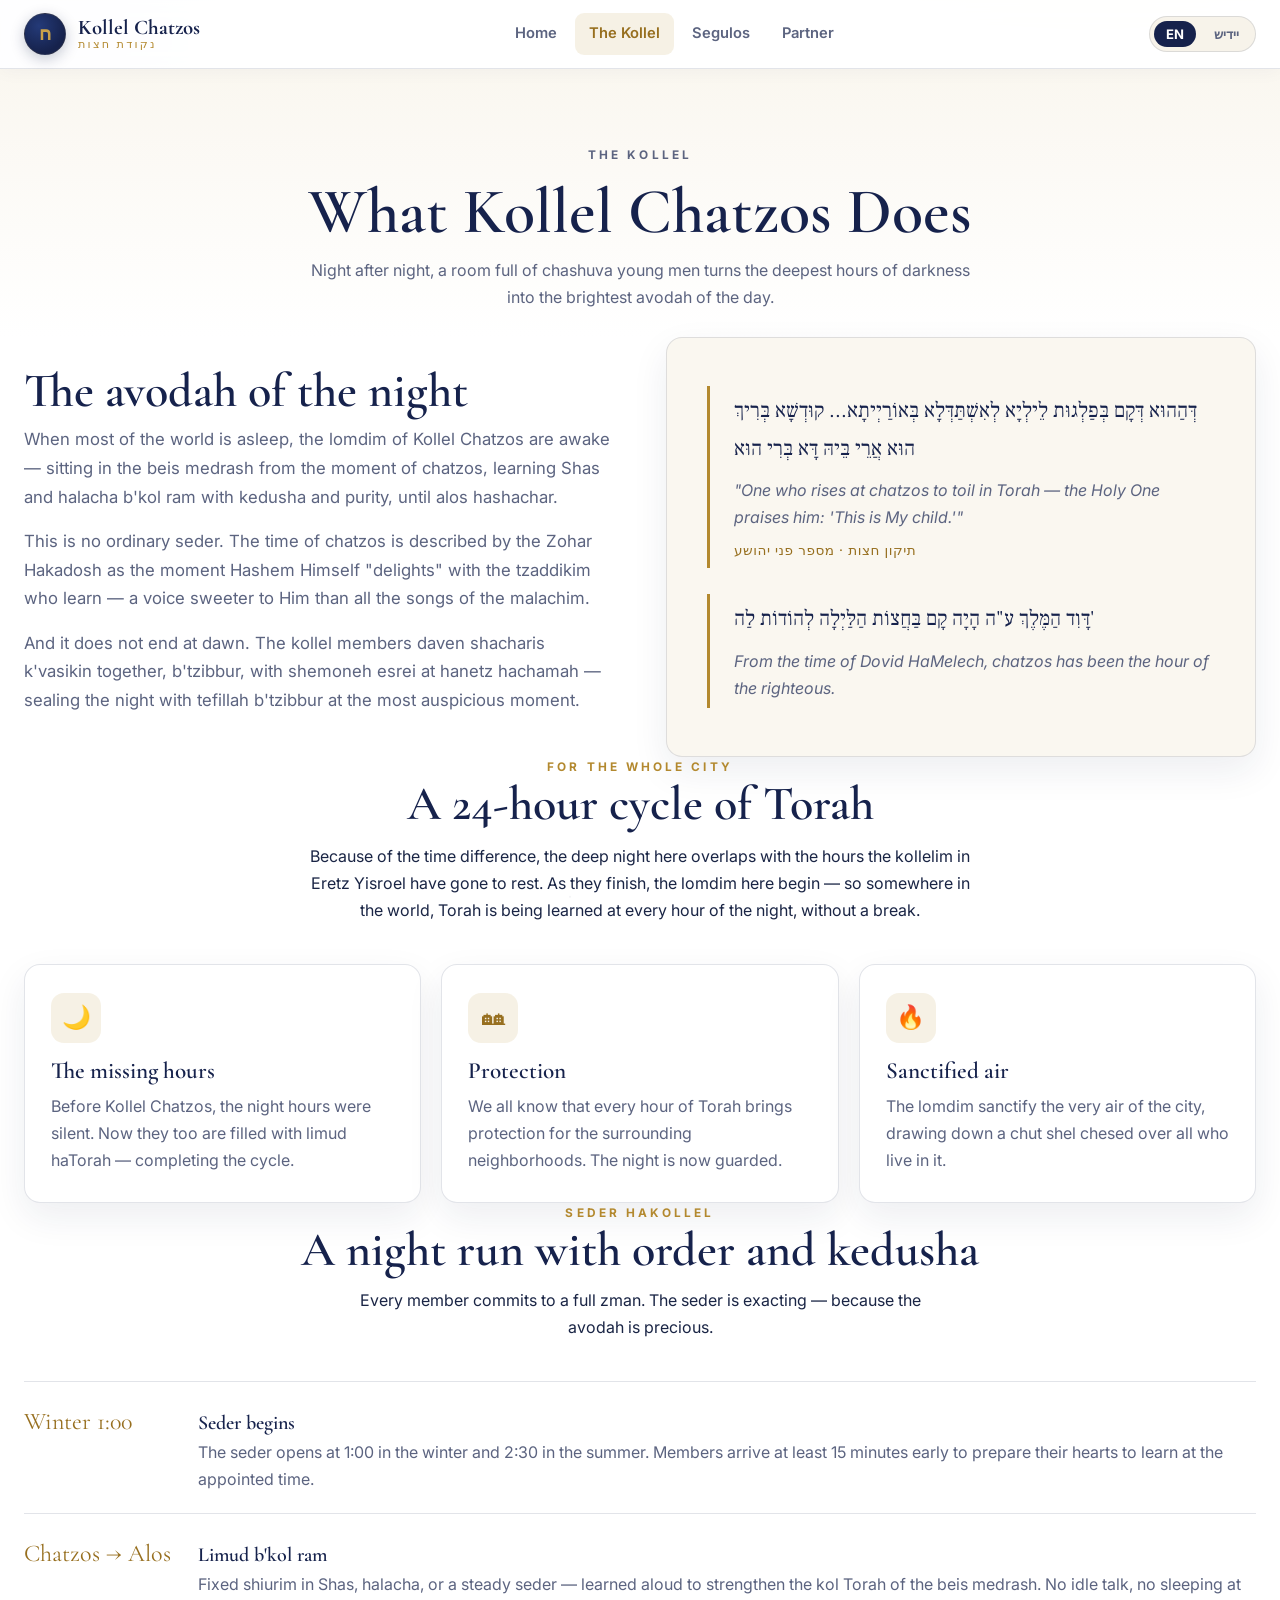
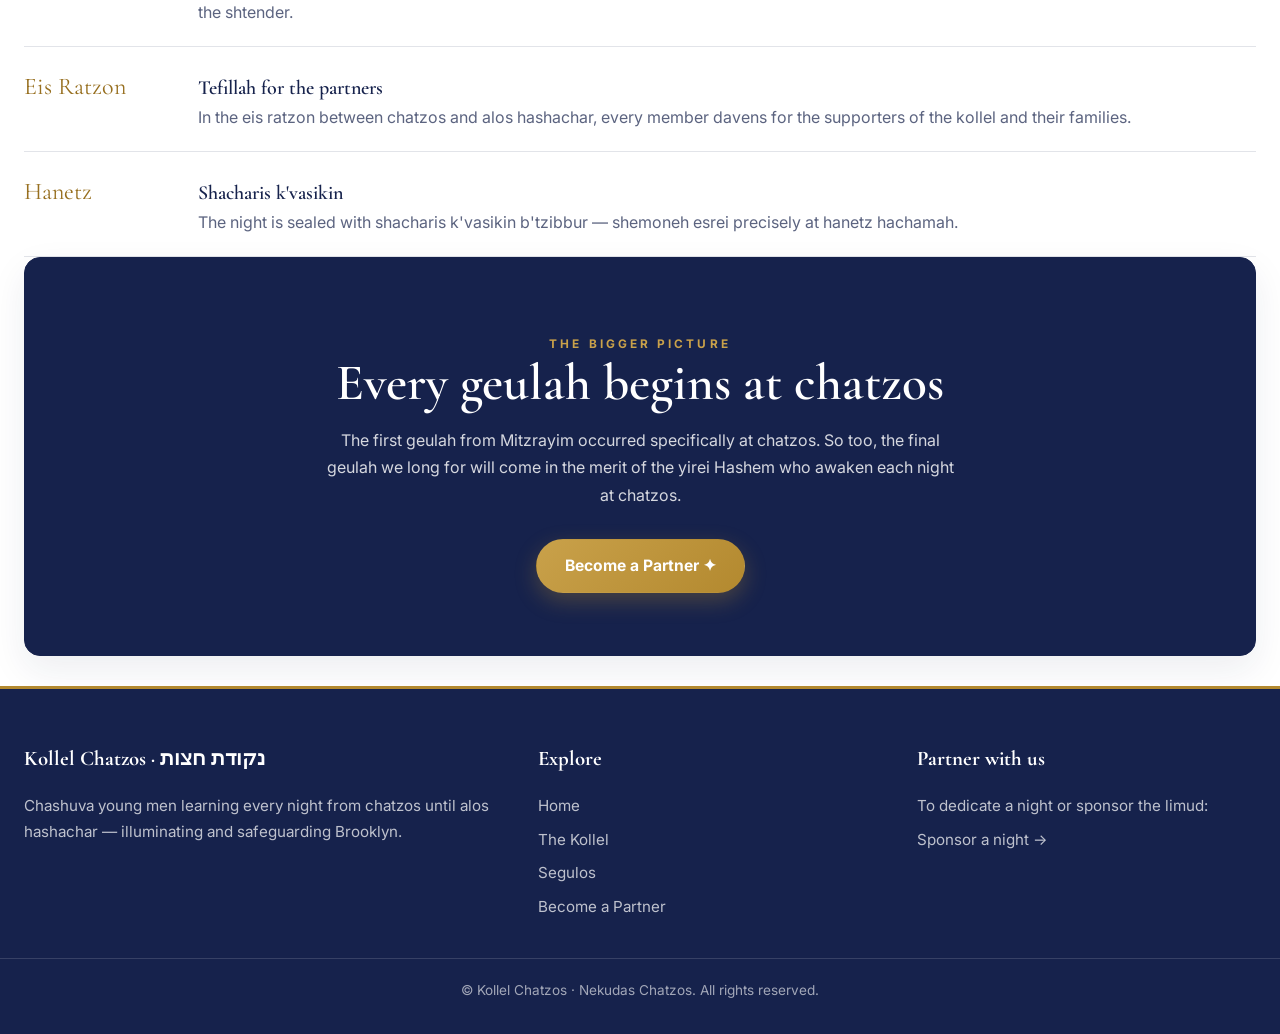
==== about.html @ 6b9168bb "Widen content container 1140px -> 1280px for large screens Co-Authored-By: Claude Opus 4.8 <noreply@" ====
<!DOCTYPE html>
<html lang="en" dir="ltr">
<head>
  <meta charset="UTF-8" />
  <meta name="viewport" content="width=device-width, initial-scale=1.0" />
  <title>The Kollel · Kollel Chatzos — What We Do</title>
  <meta name="description" content="What Kollel Chatzos does — the seder hakollel, learning from chatzos until alos hashachar, davening k'vasikin, and a 24-hour cycle of Torah safeguarding Brooklyn." />
  <link rel="preconnect" href="https://fonts.googleapis.com">
  <link rel="preconnect" href="https://fonts.gstatic.com" crossorigin>
  <link href="https://fonts.googleapis.com/css2?family=Cormorant+Garamond:wght@500;600;700&family=Inter:wght@400;500;600;700&family=Frank+Ruhl+Libre:wght@400;500;700&family=Heebo:wght@400;500;700&display=swap" rel="stylesheet">
  <style>
/* =========================================================
   Kollel Chatzos — Nekudas Chatzos
   LIGHT theme · white background · navy + gold accents
   bilingual (English / Yiddish)
   ========================================================= */

:root {
  --bg:        #ffffff;
  --bg-soft:   #f7f3ea;
  --bg-cream:  #faf7f0;
  --ink:       #1a2545;
  --ink-soft:  #5c6480;
  --navy:      #16224c;
  --navy-700:  #243a78;
  --gold:      #b3892f;
  --gold-deep: #976f1f;
  --gold-200:  #c9a14a;
  --gold-soft: rgba(179, 137, 47, 0.12);
  --line:      rgba(22, 34, 76, 0.12);
  --card:      #ffffff;
  --maxw: 1280px;
  --shadow: 0 14px 36px rgba(22, 34, 76, 0.08);
  --shadow-lg: 0 22px 50px rgba(22, 34, 76, 0.12);
  --radius: 16px;
  scroll-behavior: smooth;
}

* { margin: 0; padding: 0; box-sizing: border-box; }

html, body { background: var(--bg); }

body {
  font-family: 'Inter', system-ui, sans-serif;
  color: var(--ink);
  line-height: 1.7;
  overflow-x: hidden;
  background:
    radial-gradient(900px 480px at 85% -6%, rgba(179,137,47,0.06), transparent 60%),
    radial-gradient(800px 460px at 5% 4%, rgba(22,34,76,0.05), transparent 55%),
    var(--bg);
  background-attachment: fixed;
}

/* ---------- bilingual visibility ---------- */
.yi { display: none; }
body.lang-yi .en { display: none; }
body.lang-yi .yi { display: revert; }

/* Yiddish typography + RTL */
body.lang-yi {
  direction: rtl;
  font-family: 'Frank Ruhl Libre', 'Heebo', serif;
}
body.lang-yi .brand-script { font-family: 'Frank Ruhl Libre', serif; }
.yi { font-family: 'Frank Ruhl Libre', 'Heebo', serif; }
body.lang-yi h1, body.lang-yi h2, body.lang-yi h3 { letter-spacing: 0; }

/* ---------- typography ---------- */
h1, h2, h3, .display {
  font-family: 'Cormorant Garamond', 'Frank Ruhl Libre', serif;
  font-weight: 600;
  line-height: 1.15;
  color: var(--navy);
}
h2.section-title {
  font-size: clamp(2rem, 4vw, 3rem);
  margin-bottom: 0.4rem;
}
.eyebrow {
  text-transform: uppercase;
  letter-spacing: 0.26em;
  font-size: 0.74rem;
  font-weight: 700;
  color: var(--gold);
  font-family: 'Inter', sans-serif;
}
body.lang-yi .eyebrow { letter-spacing: 0.1em; }
a { color: var(--gold-deep); text-decoration: none; }

.gold { color: var(--gold-deep); }
.serif { font-family: 'Cormorant Garamond', serif; }

/* ---------- decorative layer (subtle on light) ---------- */
.stars {
  position: fixed; inset: 0; z-index: 0; pointer-events: none;
  background-image:
    radial-gradient(1.5px 1.5px at 20% 30%, rgba(179,137,47,.16), transparent),
    radial-gradient(1.5px 1.5px at 75% 18%, rgba(22,34,76,.10), transparent),
    radial-gradient(1.5px 1.5px at 88% 62%, rgba(179,137,47,.14), transparent);
  background-repeat: repeat; background-size: 760px 760px;
  opacity: .7;
}

/* ---------- layout ---------- */
.wrap { max-width: var(--maxw); margin: 0 auto; padding: 0 24px; position: relative; z-index: 2; }
section { position: relative; z-index: 2; padding: 80px 0; }
.center { text-align: center; }

/* ---------- nav ---------- */
header.nav {
  position: sticky; top: 0; z-index: 50;
  backdrop-filter: blur(10px);
  background: rgba(255, 255, 255, 0.9);
  border-bottom: 1px solid var(--line);
  box-shadow: 0 2px 18px rgba(22,34,76,0.04);
}
.nav-inner {
  max-width: var(--maxw); margin: 0 auto; padding: 13px 24px;
  display: flex; align-items: center; justify-content: space-between; gap: 16px;
}
.brand { display: flex; align-items: center; gap: 12px; }
.brand .seal {
  width: 42px; height: 42px; border-radius: 50%;
  display: grid; place-items: center;
  background: radial-gradient(circle at 35% 30%, var(--navy-700), var(--navy) 70%);
  color: var(--gold-200); font-family: 'Cormorant Garamond', serif;
  font-weight: 700; font-size: 1.2rem; box-shadow: 0 4px 14px rgba(22,34,76,.25);
  border: 1px solid var(--gold-soft);
}
.brand-text { display: flex; flex-direction: column; line-height: 1.05; }
.brand-text .brand-name { font-family: 'Cormorant Garamond', serif; font-size: 1.3rem; color: var(--navy); font-weight: 700; }
.brand-text .brand-sub { font-size: 0.7rem; letter-spacing: 0.2em; text-transform: uppercase; color: var(--gold); }

.nav-links { display: flex; align-items: center; gap: 4px; }
.nav-links a {
  color: var(--ink-soft); font-size: 0.92rem; font-weight: 600;
  padding: 8px 14px; border-radius: 9px; transition: .2s;
  font-family: 'Inter', sans-serif;
}
body.lang-yi .nav-links a, body.lang-yi .brand-sub { font-family: 'Frank Ruhl Libre', serif; }
.nav-links a:hover { color: var(--navy); background: rgba(22,34,76,.05); }
.nav-links a.active { color: var(--gold-deep); background: var(--gold-soft); }

.lang-toggle {
  display: inline-flex; align-items: center; gap: 6px;
  border: 1px solid var(--line); border-radius: 999px; padding: 4px;
  background: var(--bg-soft);
}
.lang-toggle button {
  cursor: pointer; border: 0; background: transparent; color: var(--ink-soft);
  font-size: 0.82rem; font-weight: 700; padding: 5px 12px; border-radius: 999px;
  font-family: 'Inter', sans-serif; transition: .2s;
}
.lang-toggle button.on { background: var(--navy); color: #fff; }

.nav-toggle { display: none; background: none; border: 0; cursor: pointer; }
.nav-toggle span { display: block; width: 24px; height: 2px; background: var(--navy); margin: 5px 0; transition: .2s; }

/* ---------- hero ---------- */
.hero {
  padding: clamp(80px, 13vw, 140px) 0 90px; text-align: center;
  background: linear-gradient(180deg, var(--bg-cream), var(--bg));
}
.hero .moon {
  width: 92px; height: 92px; margin: 0 auto 26px; border-radius: 50%;
  background: radial-gradient(circle at 38% 35%, #fff3d4, var(--gold-200) 55%, var(--gold) 88%);
  box-shadow: 0 10px 36px rgba(179,137,47,.35), inset -8px -8px 20px rgba(151,111,31,.28);
  position: relative;
}
.hero .moon::after {
  content: ""; position: absolute; inset: -16px; border-radius: 50%;
  border: 1px solid var(--gold-soft);
}
.hero h1 {
  font-size: clamp(2.6rem, 7vw, 5.2rem); margin: 8px 0 6px;
  letter-spacing: 0.4px; color: var(--navy);
}
.hero .brand-script { display: block; color: var(--gold-deep); font-size: clamp(1.4rem, 3.4vw, 2.2rem); font-weight: 500; }
.hero .lede {
  max-width: 720px; margin: 22px auto 0; color: var(--ink-soft);
  font-size: clamp(1.05rem, 1.6vw, 1.22rem);
}
.hero-cta { margin-top: 36px; display: flex; gap: 14px; justify-content: center; flex-wrap: wrap; }

/* ---------- buttons ---------- */
.btn {
  display: inline-flex; align-items: center; gap: 9px;
  font-family: 'Inter', sans-serif; font-weight: 700; font-size: 0.98rem;
  padding: 13px 28px; border-radius: 999px; cursor: pointer; border: 1px solid transparent;
  transition: transform .15s ease, box-shadow .2s ease, background .2s;
}
body.lang-yi .btn { font-family: 'Frank Ruhl Libre', serif; }
.btn-gold {
  background: linear-gradient(135deg, var(--gold-200), var(--gold));
  color: #fff; box-shadow: 0 8px 22px rgba(179,137,47,.32);
}
.btn-gold:hover { transform: translateY(-2px); box-shadow: 0 14px 30px rgba(179,137,47,.42); }
.btn-ghost { border-color: var(--navy); color: var(--navy); background: transparent; }
.btn-ghost:hover { background: var(--navy); color: #fff; transform: translateY(-2px); }

/* ---------- stat band ---------- */
.stats { display: grid; grid-template-columns: repeat(3, 1fr); gap: 20px; }
.stat {
  text-align: center; padding: 32px 20px; border-radius: var(--radius);
  border: 1px solid var(--line); background: var(--card); box-shadow: var(--shadow);
}
.stat .num { font-family: 'Cormorant Garamond', serif; font-size: 3rem; color: var(--gold-deep); line-height: 1; }
.stat .lab { margin-top: 8px; color: var(--ink-soft); font-size: 0.95rem; }

/* ---------- cards ---------- */
.grid { display: grid; gap: 20px; }
.grid-2 { grid-template-columns: repeat(2, 1fr); }
.grid-3 { grid-template-columns: repeat(3, 1fr); }
.grid-4 { grid-template-columns: repeat(4, 1fr); }

.card {
  background: var(--card);
  border: 1px solid var(--line); border-radius: var(--radius);
  padding: 28px 26px; box-shadow: var(--shadow);
  transition: transform .2s ease, border-color .2s ease, box-shadow .2s ease;
}
.card:hover { transform: translateY(-4px); border-color: var(--gold-200); box-shadow: var(--shadow-lg); }
.card .ic {
  width: 50px; height: 50px; border-radius: 13px; display: grid; place-items: center;
  background: var(--gold-soft); color: var(--gold-deep); font-size: 1.45rem; margin-bottom: 15px;
}
.card h3 { font-size: 1.45rem; margin-bottom: 8px; color: var(--navy); }
.card p { color: var(--ink-soft); }
.card .heb { color: var(--gold-deep); font-family: 'Frank Ruhl Libre', serif; font-size: 1.05rem; }

/* ---------- prose / panel ---------- */
.lead-row { display: grid; grid-template-columns: 1fr 1fr; gap: 52px; align-items: center; }
.prose p { color: var(--ink-soft); margin-bottom: 16px; font-size: 1.05rem; }
.prose p strong { color: var(--ink); }

.panel {
  border: 1px solid var(--line); border-radius: var(--radius); padding: 40px;
  background: var(--bg-cream); box-shadow: var(--shadow);
}

/* ---------- quote ---------- */
.quote { border-inline-start: 3px solid var(--gold); padding: 6px 0 6px 24px; margin: 8px 0; }
body.lang-yi .quote { padding: 6px 24px 6px 0; }
.quote .heb { font-family: 'Frank Ruhl Libre', serif; font-size: 1.3rem; color: var(--navy); line-height: 1.8; }
.quote .src { color: var(--gold-deep); font-size: 0.85rem; margin-top: 8px; letter-spacing: .04em; }
.quote .tr { color: var(--ink-soft); font-style: italic; margin-top: 10px; }

/* ---------- segula list ---------- */
.segula-list { display: grid; gap: 12px; }
.segula {
  display: flex; gap: 16px; align-items: flex-start;
  padding: 18px 22px; border-radius: 14px; border: 1px solid var(--line);
  background: var(--card); box-shadow: var(--shadow);
}
.segula .tag {
  flex: 0 0 auto; font-family: 'Frank Ruhl Libre', serif; color: var(--gold-deep);
  font-size: 1.15rem; min-width: 132px; font-weight: 700;
}
.segula p { color: var(--ink-soft); margin: 0; }

/* ---------- schedule / timeline ---------- */
.tline { display: grid; gap: 0; }
.tline .row {
  display: grid; grid-template-columns: 150px 1fr; gap: 24px;
  padding: 20px 0; border-top: 1px solid var(--line); align-items: baseline;
}
.tline .row:last-child { border-bottom: 1px solid var(--line); }
.tline .when { color: var(--gold-deep); font-family: 'Cormorant Garamond', serif; font-size: 1.5rem; }
.tline .what h3 { font-size: 1.25rem; }
.tline .what p { color: var(--ink-soft); margin-top: 4px; }

/* ---------- CTA band ---------- */
.cta-band { text-align: center; }
.cta-band .panel { padding: 62px 40px; background: var(--navy); border-color: var(--navy); }
.cta-band .panel h2 { color: #fff; }
.cta-band .panel .eyebrow { color: var(--gold-200); }
.cta-band h2 { font-size: clamp(2rem, 4.5vw, 3.2rem); }
.cta-band p { color: rgba(255,255,255,.82); max-width: 640px; margin: 14px auto 0; }

/* ---------- tiers ---------- */
.tier { text-align: center; position: relative; }
.tier.feat { border-color: var(--gold); box-shadow: 0 0 0 1px var(--gold), var(--shadow-lg); }
.tier .price { font-family: 'Cormorant Garamond', serif; font-size: 2.6rem; color: var(--gold-deep); margin: 6px 0; }
.tier .per { color: var(--ink-soft); font-size: .85rem; }
.tier ul { list-style: none; margin: 18px 0; text-align: start; }
.tier li { color: var(--ink-soft); padding: 7px 0; border-bottom: 1px dashed var(--line); }
.tier li::before { content: "✦"; color: var(--gold); margin-inline-end: 10px; }
.badge {
  position: absolute; top: -13px; inset-inline-start: 50%; transform: translateX(-50%);
  background: var(--gold); color: #fff; font-size: .7rem; font-weight: 700;
  padding: 4px 14px; border-radius: 999px; letter-spacing: .05em; text-transform: uppercase; white-space: nowrap;
}
body.lang-yi .badge { letter-spacing: 0; font-size: .66rem; }

/* ---------- contact ---------- */
.contact-grid { display: grid; grid-template-columns: 1fr 1fr; gap: 44px; align-items: start; }
.field { margin-bottom: 16px; }
.field label { display: block; font-size: .85rem; color: var(--ink-soft); margin-bottom: 6px; }
.field input, .field textarea, .field select {
  width: 100%; padding: 12px 14px; border-radius: 11px; font-family: inherit; font-size: 1rem;
  background: #fff; border: 1px solid var(--line); color: var(--ink);
}
.field input:focus, .field textarea:focus, .field select:focus { outline: none; border-color: var(--gold); box-shadow: 0 0 0 3px var(--gold-soft); }
.info-line { display: flex; gap: 14px; align-items: center; padding: 14px 0; border-bottom: 1px solid var(--line); }
.info-line .ic { color: var(--gold-deep); font-size: 1.3rem; }
.info-line b { color: var(--navy); display: block; }
.info-line span { color: var(--ink-soft); font-size: .92rem; }

/* ---------- interior page hero ---------- */
.page-hero { text-align: center; padding: 76px 0 26px; background: linear-gradient(180deg, var(--bg-cream), var(--bg)); }
.page-hero h1 { font-size: clamp(2.4rem, 6vw, 4rem); margin: 10px 0 8px; }
.page-hero p { color: var(--ink-soft); max-width: 660px; margin: 0 auto; }

/* ---------- footer ---------- */
footer.foot {
  position: relative; z-index: 2; border-top: 3px solid var(--gold);
  background: var(--navy); padding: 52px 0 28px; margin-top: 30px;
}
.foot-grid { display: grid; grid-template-columns: 1.4fr 1fr 1fr; gap: 40px; }
.foot h4 { color: #fff; font-family: 'Cormorant Garamond', serif; font-size: 1.3rem; margin-bottom: 12px; }
.foot a, .foot p { color: rgba(255,255,255,.72); display: block; padding: 4px 0; font-size: .95rem; }
.foot a:hover { color: var(--gold-200); }
.foot .copy { text-align: center; color: rgba(255,255,255,.6); font-size: .85rem; margin-top: 34px; padding-top: 20px; border-top: 1px solid rgba(255,255,255,.14); }

/* ---------- reveal ---------- */
.reveal { opacity: 0; transform: translateY(20px); transition: opacity .7s ease, transform .7s ease; }
.reveal.in { opacity: 1; transform: none; }

/* ---------- responsive ---------- */
@media (max-width: 920px) {
  .lead-row, .contact-grid { grid-template-columns: 1fr; gap: 32px; }
  .grid-3, .grid-4 { grid-template-columns: repeat(2, 1fr); }
  .nav-links { display: none; }
  .nav-toggle { display: block; }
  header.nav.open .nav-links {
    display: flex; flex-direction: column; align-items: stretch;
    position: absolute; top: 100%; inset-inline: 0; padding: 12px 20px 18px;
    background: #fff; border-bottom: 1px solid var(--line); box-shadow: var(--shadow);
  }
}
@media (max-width: 620px) {
  .stats, .grid-2, .grid-3, .grid-4 { grid-template-columns: 1fr; }
  .tline .row { grid-template-columns: 1fr; gap: 4px; }
  .segula { flex-direction: column; gap: 4px; }
  .foot-grid { grid-template-columns: 1fr; }
  section { padding: 56px 0; }
}
  </style>
</head>
<body class="lang-en">
  <div class="stars"></div>

  <header class="nav">
    <div class="nav-inner">
      <a class="brand" href="index.html">
        <span class="seal">ח</span>
        <span class="brand-text">
          <span class="brand-name">Kollel Chatzos</span>
          <span class="brand-sub">נקודת חצות</span>
        </span>
      </a>
      <nav class="nav-links">
        <a href="index.html"><span class="en">Home</span><span class="yi">היים</span></a>
        <a href="about.html" class="active"><span class="en">The Kollel</span><span class="yi">דער כולל</span></a>
        <a href="segulos.html"><span class="en">Segulos</span><span class="yi">ברכות</span></a>
        <a href="partner.html"><span class="en">Partner</span><span class="yi">ווערט א שותף</span></a>
      </nav>
      <div style="display:flex;align-items:center;gap:12px;">
        <div class="lang-toggle" role="group" aria-label="Language">
          <button data-lang="en">EN</button>
          <button data-lang="yi">יידיש</button>
        </div>
        <button class="nav-toggle" aria-label="Menu"><span></span><span></span><span></span></button>
      </div>
    </div>
  </header>

  <!-- PAGE HERO -->
  <section class="page-hero wrap">
    <p class="eyebrow"><span class="en">The Kollel</span><span class="yi">דער כולל</span></p>
    <h1><span class="en">What Kollel Chatzos Does</span><span class="yi">כולל חצות: אונזער ציל</span></h1>
    <p><span class="en">Night after night, a room full of chashuva young men turns the deepest hours of darkness into the brightest avodah of the day.</span><span class="yi">נאכט נאכט, א שטוב פיל מיט חשוב'ע יונגעלייט טוישן איבער די טיפסטע שעה'ן פון די פינסטערניש צו די העכסטע און מערסט געהויבענע עבודה פון דעם גאנצן טאג.</span></p>
  </section>

  <!-- THE AVODAH -->
  <section class="wrap">
    <div class="lead-row">
      <div class="prose reveal">
        <h2 class="section-title"><span class="en">The avodah of the night</span><span class="yi">די הייליגע עבודה פון די נאכט</span></h2>
        <p><span class="en">When most of the world is asleep, the lomdim of Kollel Chatzos are awake — sitting in the beis medrash from the moment of chatzos, learning Shas and halacha b'kol ram with kedusha and purity, until alos hashachar.</span><span class="yi">בשעת רוב וועלט שלאפט רואיג, זענען די תלמידי חכמים פון כולל חצות וואך – זיי זיצן אינעם בית המדרש פון דעם מאמענט פון חצות הלילה, און לערנען פלייסיג גמרא און הלכה בקול רם מיט קדושה וטהרה, ביז'ן פארטאגס.</span></p>
        <p><span class="en">This is no ordinary seder. The time of chatzos is described by the Zohar Hakadosh as the moment Hashem Himself "delights" with the tzaddikim who learn — a voice sweeter to Him than all the songs of the malachim.</span><span class="yi">דאס איז נישט קיין געווענליכע שיעור לערנען. דער זוהר הקדוש באשרייבט די צייט פון חצות אלס דעם מאמענט ווען השי"ת אליין "משתעשע" (האט הנאה) מיט די צדיקים וואס לערנען – א קול וואס איז פאר אים זיסער פון אלע שירות ותשבחות פון די מלאכים אין הימל.</span></p>
        <p><span class="en">And it does not end at dawn. The kollel members daven shacharis k'vasikin together, b'tzibbur, with shemoneh esrei at hanetz hachamah — sealing the night with tefillah b'tzibbur at the most auspicious moment.</span><span class="yi">און זייער מסירות נפש ענדיגט זיך נישט ביים פארטאגס. די כולל אינגעלייט דאווענען שחרית כוותיקין אינאיינעם בציבור, ווען די שמונה עשרה ווערט געזאגט פונקט ביי נץ החמה – מיט דעם חתמ'עט מען אפ די נאכט מיט תפילה בציבור אין די מערסטע גינסטיגע צייט.</span></p>
      </div>
      <div class="panel reveal">
        <div class="quote">
          <p class="heb">דְּהַהוּא דְּקָם בְּפַלְגוּת לֵילְיָא לְאִשְׁתַּדְּלָא בְּאוֹרַיְיתָא... קוּדְשָׁא בְּרִיךְ הוּא אֲרֵי בֵּיהּ דָּא בְּרִי הוּא</p>
          <p class="tr"><span class="en">"One who rises at chatzos to toil in Torah — the Holy One praises him: 'This is My child.'"</span><span class="yi">"ווער עס שטייט אויף ביי חצות זיך מגיגע צו זיין באורייתא – דער הייליגער באשעפער אליין רימט אים אויס: 'דאס איז מיין קינד'."</span></p>
          <p class="src">תיקון חצות · מספר פני יהושע</p>
        </div>
        <div class="quote" style="margin-top:26px;">
          <p class="heb">דָּוִד הַמֶּלֶךְ ע"ה הָיָה קָם בַּחֲצוֹת הַלַּיְלָה לְהוֹדוֹת לַה'</p>
          <p class="tr"><span class="en">From the time of Dovid HaMelech, chatzos has been the hour of the righteous.</span><span class="yi">נאך פון די צייטן פון דוד המלך ע"ה, איז חצות שטענדיג געווען די ספעציעלע שעה פאר די ערליכע אידן.</span></p>
        </div>
      </div>
    </div>
  </section>

  <!-- WHAT IT GIVES -->
  <section class="wrap">
    <div class="center reveal" style="margin-bottom:40px;">
      <p class="eyebrow"><span class="en">For the whole city</span><span class="yi">פאר די גאנצע שטאט</span></p>
      <h2 class="section-title"><span class="en">A 24-hour cycle of Torah</span><span class="yi">א 24-שעה'דיגע קייט פון תורה</span></h2>
      <p style="color:var(--muted);max-width:680px;margin:10px auto 0;"><span class="en">Because of the time difference, the deep night here overlaps with the hours the kollelim in Eretz Yisroel have gone to rest. As they finish, the lomdim here begin — so somewhere in the world, Torah is being learned at every hour of the night, without a break.</span><span class="yi">צוליב דעם חילוק אין די צייטן, פונקט ווען די כוללים אין ארץ ישראל ענדיגן זייערע סדרים און גייען זיך אפרוען, הייבן אן די תלמידי חכמים דא אין אמעריקע לערנען – אזוי ארום ווערט זיכער געמאכט אז איבער די גאנצע וועלט ווערט תורה געלערנט כסדר אן קיין שום הפסק, יעדע שעה פון די נאכט.</span></p>
    </div>
    <div class="grid grid-3">
      <div class="card reveal">
        <div class="ic">🌙</div>
        <h3><span class="en">The missing hours</span><span class="yi">די שעות וואס זענען ביז יעצט געווען ליידיג</span></h3>
        <p><span class="en">Before Kollel Chatzos, the night hours were silent. Now they too are filled with limud haTorah — completing the cycle.</span><span class="yi">פאר'ן גרינדן פון כולל חצות זענען די שפעטע נאכט שעות געווען שטיל. היינט אבער זענען די שעות אויך פול מיט תורה, וואס דאס פילט אן דעם גאנצן ציקל פון לערנען אן אויפהער.</span></p>
      </div>
      <div class="card reveal">
        <div class="ic">🏘</div>
        <h3><span class="en">Protection</span><span class="yi">שמירה און הגנה</span></h3>
        <p><span class="en">We all know that every hour of Torah brings protection for the surrounding neighborhoods. The night is now guarded.</span><span class="yi">עס איז ביי יעדן באקאנט אז יעדע שעה פון תורה ברענגט א ספעציעלע שמירה פאר די גאנצע ארומיגע געגנט. א דאנק דעם לערנען איז די נאכט יעצט אפגעהיטן.</span></p>
      </div>
      <div class="card reveal">
        <div class="ic">🔥</div>
        <h3><span class="en">Sanctified air</span><span class="yi">א הייליגע אטמאספערע</span></h3>
        <p><span class="en">The lomdim sanctify the very air of the city, drawing down a chut shel chesed over all who live in it.</span><span class="yi">די לערנער מאכן הייליג די גאנצע לופט פון די שטאט, און ציען אראפ א חוט של חסד אויף אלע איינוואוינער.</span></p>
      </div>
    </div>
  </section>

  <!-- SEDER HAKOLLEL -->
  <section class="wrap">
    <div class="center reveal" style="margin-bottom:40px;">
      <p class="eyebrow"><span class="en">Seder HaKollel</span><span class="yi">סדר הכולל</span></p>
      <h2 class="section-title"><span class="en">A night run with order and kedusha</span><span class="yi">א מסודר'דיגע און הייליגע נאכט סדר</span></h2>
      <p style="color:var(--muted);max-width:620px;margin:8px auto 0;"><span class="en">Every member commits to a full zman. The seder is exacting — because the avodah is precious.</span><span class="yi">יעדער מיטגליד נעמט זיך אונטער א פולן סדר הלימוד. דער זמן איז זייער פונקטליך – ווייל די הייליגע ארבעט איז אומשאצבאר.</span></p>
    </div>
    <div class="tline reveal">
      <div class="row">
        <div class="when"><span class="en">Winter 1:00</span><span class="yi">ווינטער 1:00</span></div>
        <div class="what">
          <h3><span class="en">Seder begins</span><span class="yi">תחילת הסדר</span></h3>
          <p><span class="en">The seder opens at 1:00 in the winter and 2:30 in the summer. Members arrive at least 15 minutes early to prepare their hearts to learn at the appointed time.</span><span class="yi">דער סדר הלימוד הייבט זיך אן 1:00 אזייגער ביינאכט אין די ווינטער מאנאטן, און 2:30 אין די זומער מאנאטן. די לערנער קומען אן כאטש 15 מינוט פריער זיך מכין צו זיין דאס הארץ צום לערנען אין די באשטימטע צייט.</span></p>
        </div>
      </div>
      <div class="row">
        <div class="when"><span class="en">Chatzos → Alos</span><span class="yi">פון חצות ביזן עלות</span></div>
        <div class="what">
          <h3><span class="en">Limud b'kol ram</span><span class="yi">לערנען הויך אויפן קול</span></h3>
          <p><span class="en">Fixed shiurim in Shas, halacha, or a steady seder — learned aloud to strengthen the kol Torah of the beis medrash. No idle talk, no sleeping at the shtender.</span><span class="yi">מען לערנט קבועה'דיגע שיעורים אין גמרא, הלכה, אדער אנדערע סדרים – אלעס הויך אויפן קול כדי צו פארשטערקערן דעם קול התורה אין ביהמ"ד. עס איז נישט דא קיין שום דברים בטלים און מען שלאפט נישט ביים סטענדער.</span></p>
        </div>
      </div>
      <div class="row">
        <div class="when"><span class="en">Eis Ratzon</span><span class="yi">עת רצון</span></div>
        <div class="what">
          <h3><span class="en">Tefillah for the partners</span><span class="yi">תפלה פאר אונזערע שותפים</span></h3>
          <p><span class="en">In the eis ratzon between chatzos and alos hashachar, every member davens for the supporters of the kollel and their families.</span><span class="yi">אין די געהויבענע עת רצון צווישן חצות און פארטאגס, דאווענט יעדער מיטגליד פונעם כולל ספעציעל פאר די שטיצער און זייערע משפחות.</span></p>
        </div>
      </div>
      <div class="row">
        <div class="when"><span class="en">Hanetz</span><span class="yi">הנץ החמה</span></div>
        <div class="what">
          <h3><span class="en">Shacharis k'vasikin</span><span class="yi">שחרית כותיקין</span></h3>
          <p><span class="en">The night is sealed with shacharis k'vasikin b'tzibbur — shemoneh esrei precisely at hanetz hachamah.</span><span class="yi">די הייליגע נאכט ענדיגט זיך מיט א דערהויבענע תפילת שחרית וואס ווערט געדאווענט בציבור פונקטליך ביי הנץ החמה.</span></p>
        </div>
      </div>
    </div>
  </section>

  <!-- GEULAH QUOTE BAND -->
  <section class="wrap cta-band">
    <div class="panel reveal">
      <p class="eyebrow"><span class="en">The bigger picture</span><span class="yi">דער גרעסערער בילד</span></p>
      <h2><span class="en">Every geulah begins at chatzos</span><span class="yi">יעדע גאולה הייבט זיך אן ביי חצות</span></h2>
      <p><span class="en">The first geulah from Mitzrayim occurred specifically at chatzos. So too, the final geulah we long for will come in the merit of the yirei Hashem who awaken each night at chatzos.</span><span class="yi">די ערשטע גאולה פון מצרים האט פאסירט פונקטליך ביי חצות הלילה. אזוי אויך די ענדגילטיגע גאולה וואס מיר ווארטן שוין אזוי שטארק דערויף, וועט אי"ה קומען אינעם זכות פון די יראי השם וואס שטייען אויף יעדע נאכט ביי חצות צו לערנען און דאווענען.</span></p>
      <div class="hero-cta" style="margin-top:30px;">
        <a href="partner.html" class="btn btn-gold"><span class="en">Become a Partner ✦</span><span class="yi">✦ ווערט א שותף</span></a>
      </div>
    </div>
  </section>

  <footer class="foot">
    <div class="wrap foot-grid">
      <div>
        <h4>Kollel Chatzos · נקודת חצות</h4>
        <p><span class="en">Chashuva young men learning every night from chatzos until alos hashachar — illuminating and safeguarding Brooklyn.</span><span class="yi">חשוב'ע אינגעלייט זיצן און לערנען בהתמדה יעדע נאכט פון חצות ביז אינדערפרי — מיט זייער תורה באלייכטן און באשיצן זיי גאנץ ברוקלין.</span></p>
      </div>
      <div>
        <h4><span class="en">Explore</span><span class="yi">זעהט מער</span></h4>
        <a href="index.html"><span class="en">Home</span><span class="yi">היים</span></a>
        <a href="about.html"><span class="en">The Kollel</span><span class="yi">דער כולל</span></a>
        <a href="segulos.html"><span class="en">Segulos</span><span class="yi">ברכות</span></a>
        <a href="partner.html"><span class="en">Become a Partner</span><span class="yi">ווערט א שותף</span></a>
      </div>
      <div>
        <h4><span class="en">Partner with us</span><span class="yi">נעמט א חלק מיט אונז</span></h4>
        <p><span class="en">To dedicate a night or sponsor the limud:</span><span class="yi">כדי צו ווידמען א נאכט אדער צו ספאנסערן דאס לערנען:</span></p>
        <a href="partner.html"><span class="en">Sponsor a night →</span><span class="yi">ספאנסערט א נאכט ←</span></a>
      </div>
    </div>
    <p class="copy">© <span class="en">Kollel Chatzos · Nekudas Chatzos. All rights reserved.</span><span class="yi">כל הזכויות שמורות לכולל חצות · נקודת חצות.</span></p>
  </footer>

  <script>
/* Kollel Chatzos — language toggle, nav, reveal-on-scroll */
(function () {
  'use strict';

  /* ---------- language ---------- */
  var STORE = 'kc-lang';
  function applyLang(lang) {
    var yi = lang === 'yi';
    document.body.classList.toggle('lang-yi', yi);
    document.body.classList.toggle('lang-en', !yi);
    document.documentElement.setAttribute('lang', yi ? 'yi' : 'en');
    document.documentElement.setAttribute('dir', yi ? 'rtl' : 'ltr');
    document.querySelectorAll('[data-lang]').forEach(function (b) {
      b.classList.toggle('on', b.getAttribute('data-lang') === lang);
    });
    try { localStorage.setItem(STORE, lang); } catch (e) {}
  }

  var saved = 'en';
  try { saved = localStorage.getItem(STORE) || 'en'; } catch (e) {}

  document.addEventListener('DOMContentLoaded', function () {
    applyLang(saved);
    document.querySelectorAll('[data-lang]').forEach(function (b) {
      b.addEventListener('click', function () { applyLang(b.getAttribute('data-lang')); });
    });

    /* ---------- mobile nav ---------- */
    var nav = document.querySelector('header.nav');
    var toggle = document.querySelector('.nav-toggle');
    if (toggle && nav) {
      toggle.addEventListener('click', function () { nav.classList.toggle('open'); });
      nav.querySelectorAll('.nav-links a').forEach(function (a) {
        a.addEventListener('click', function () { nav.classList.remove('open'); });
      });
    }

    /* ---------- reveal on scroll ---------- */
    var io = new IntersectionObserver(function (entries) {
      entries.forEach(function (en) {
        if (en.isIntersecting) { en.target.classList.add('in'); io.unobserve(en.target); }
      });
    }, { threshold: 0.12 });
    document.querySelectorAll('.reveal').forEach(function (el) { io.observe(el); });

    /* ---------- contact form (demo) ---------- */
    var form = document.getElementById('partner-form-el');
    if (form) {
      form.addEventListener('submit', function (e) {
        e.preventDefault();
        var note = document.getElementById('form-note');
        if (note) note.style.display = 'block';
        form.reset();
      });
    }
  });
})();
  </script>
</body>
</html>
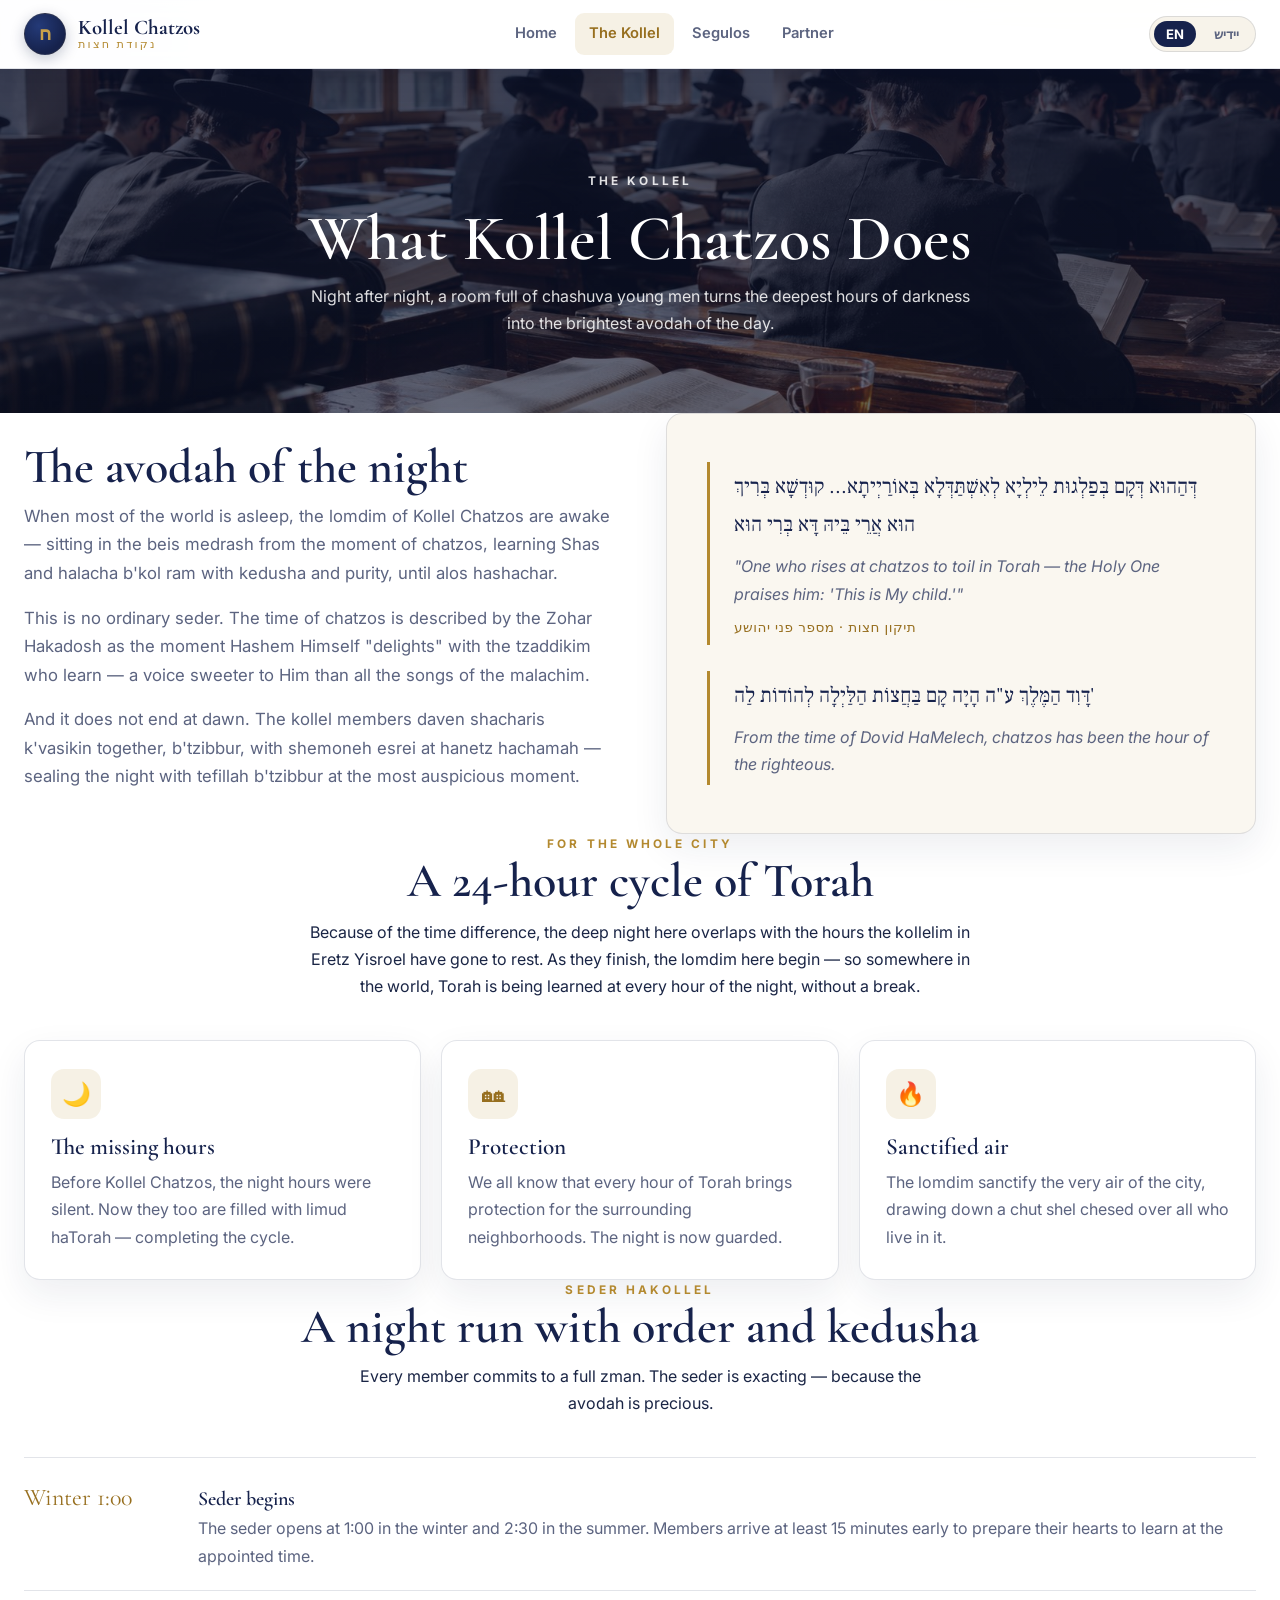
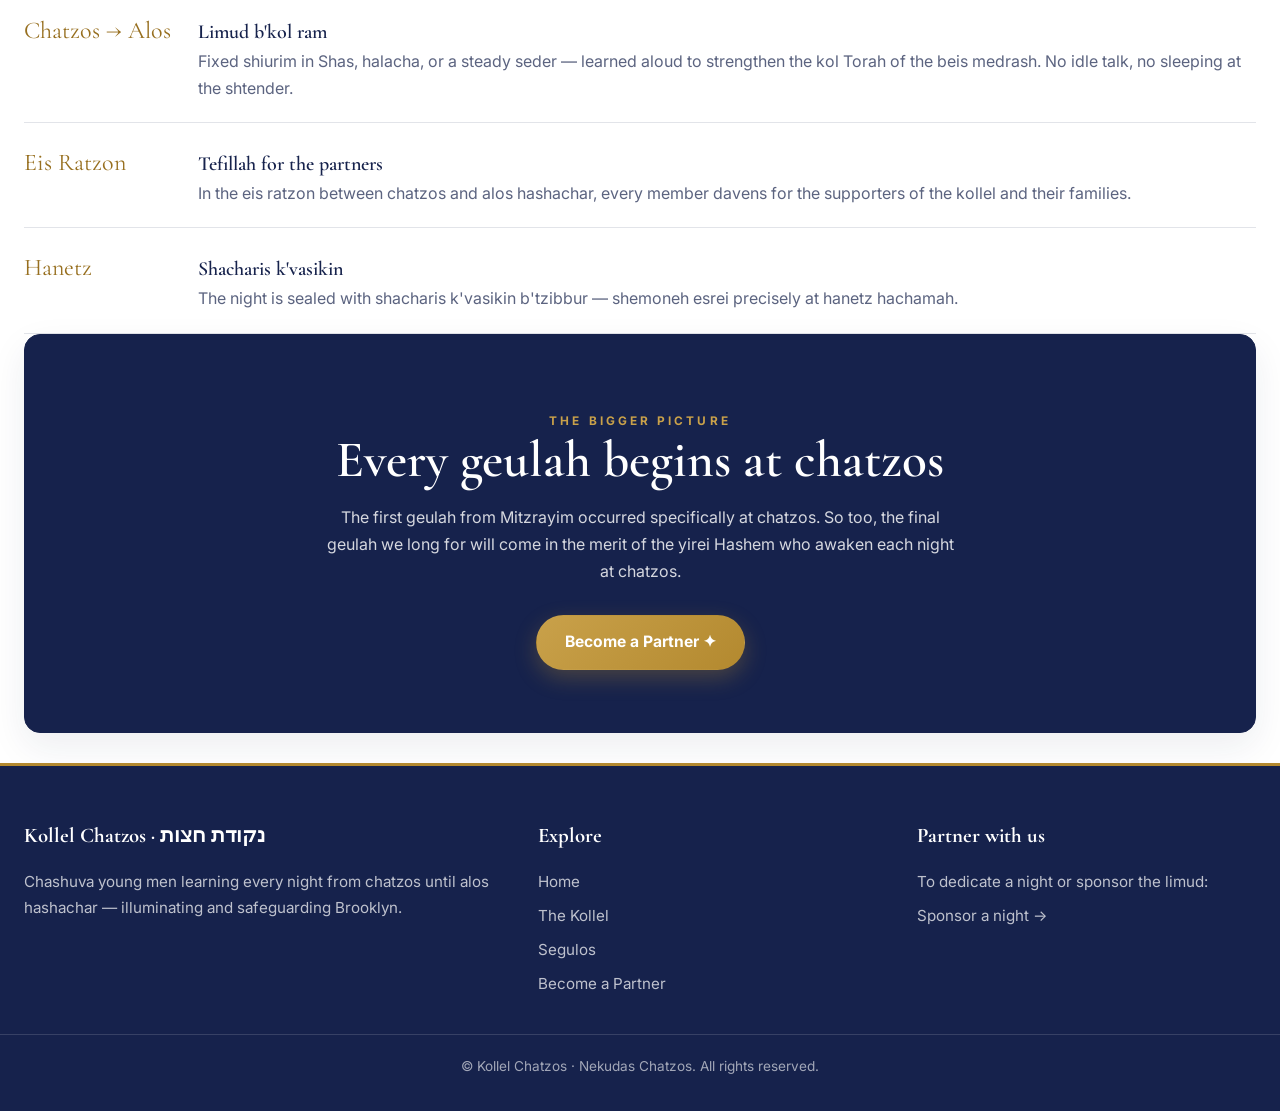
==== commit 9d679c87: "Apply beis medrash photo hero to About, Partner, Segulos pages Match the homepage: full-bleed photo " ====
--- a/about.html
+++ b/about.html
@@ -308,9 +308,9 @@
 .info-line span { color: var(--ink-soft); font-size: .92rem; }
 
 /* ---------- interior page hero ---------- */
-.page-hero { text-align: center; padding: 76px 0 26px; background: linear-gradient(180deg, var(--bg-cream), var(--bg)); }
-.page-hero h1 { font-size: clamp(2.4rem, 6vw, 4rem); margin: 10px 0 8px; }
-.page-hero p { color: var(--ink-soft); max-width: 660px; margin: 0 auto; }
+.page-hero { position: relative; text-align: center; padding: clamp(64px,8vw,104px) 0 clamp(50px,6vw,76px); background: linear-gradient(180deg, rgba(13,19,44,.78), rgba(13,19,44,.64)), url("hero-learning.jpg") center/cover no-repeat; }
+.page-hero h1 { font-size: clamp(2.4rem, 6vw, 4rem); margin: 10px 0 8px; color: #fff; }
+.page-hero p { color: rgba(255,255,255,.86); max-width: 660px; margin: 0 auto; }
 
 /* ---------- footer ---------- */
 footer.foot {
@@ -377,10 +377,12 @@
   </header>
 
   <!-- PAGE HERO -->
-  <section class="page-hero wrap">
+  <section class="page-hero">
+   <div class="page-hero-inner wrap">
     <p class="eyebrow"><span class="en">The Kollel</span><span class="yi">דער כולל</span></p>
     <h1><span class="en">What Kollel Chatzos Does</span><span class="yi">כולל חצות: אונזער ציל</span></h1>
     <p><span class="en">Night after night, a room full of chashuva young men turns the deepest hours of darkness into the brightest avodah of the day.</span><span class="yi">נאכט נאכט, א שטוב פיל מיט חשוב'ע יונגעלייט טוישן איבער די טיפסטע שעה'ן פון די פינסטערניש צו די העכסטע און מערסט געהויבענע עבודה פון דעם גאנצן טאג.</span></p>
+   </div>
   </section>
 
   <!-- THE AVODAH -->
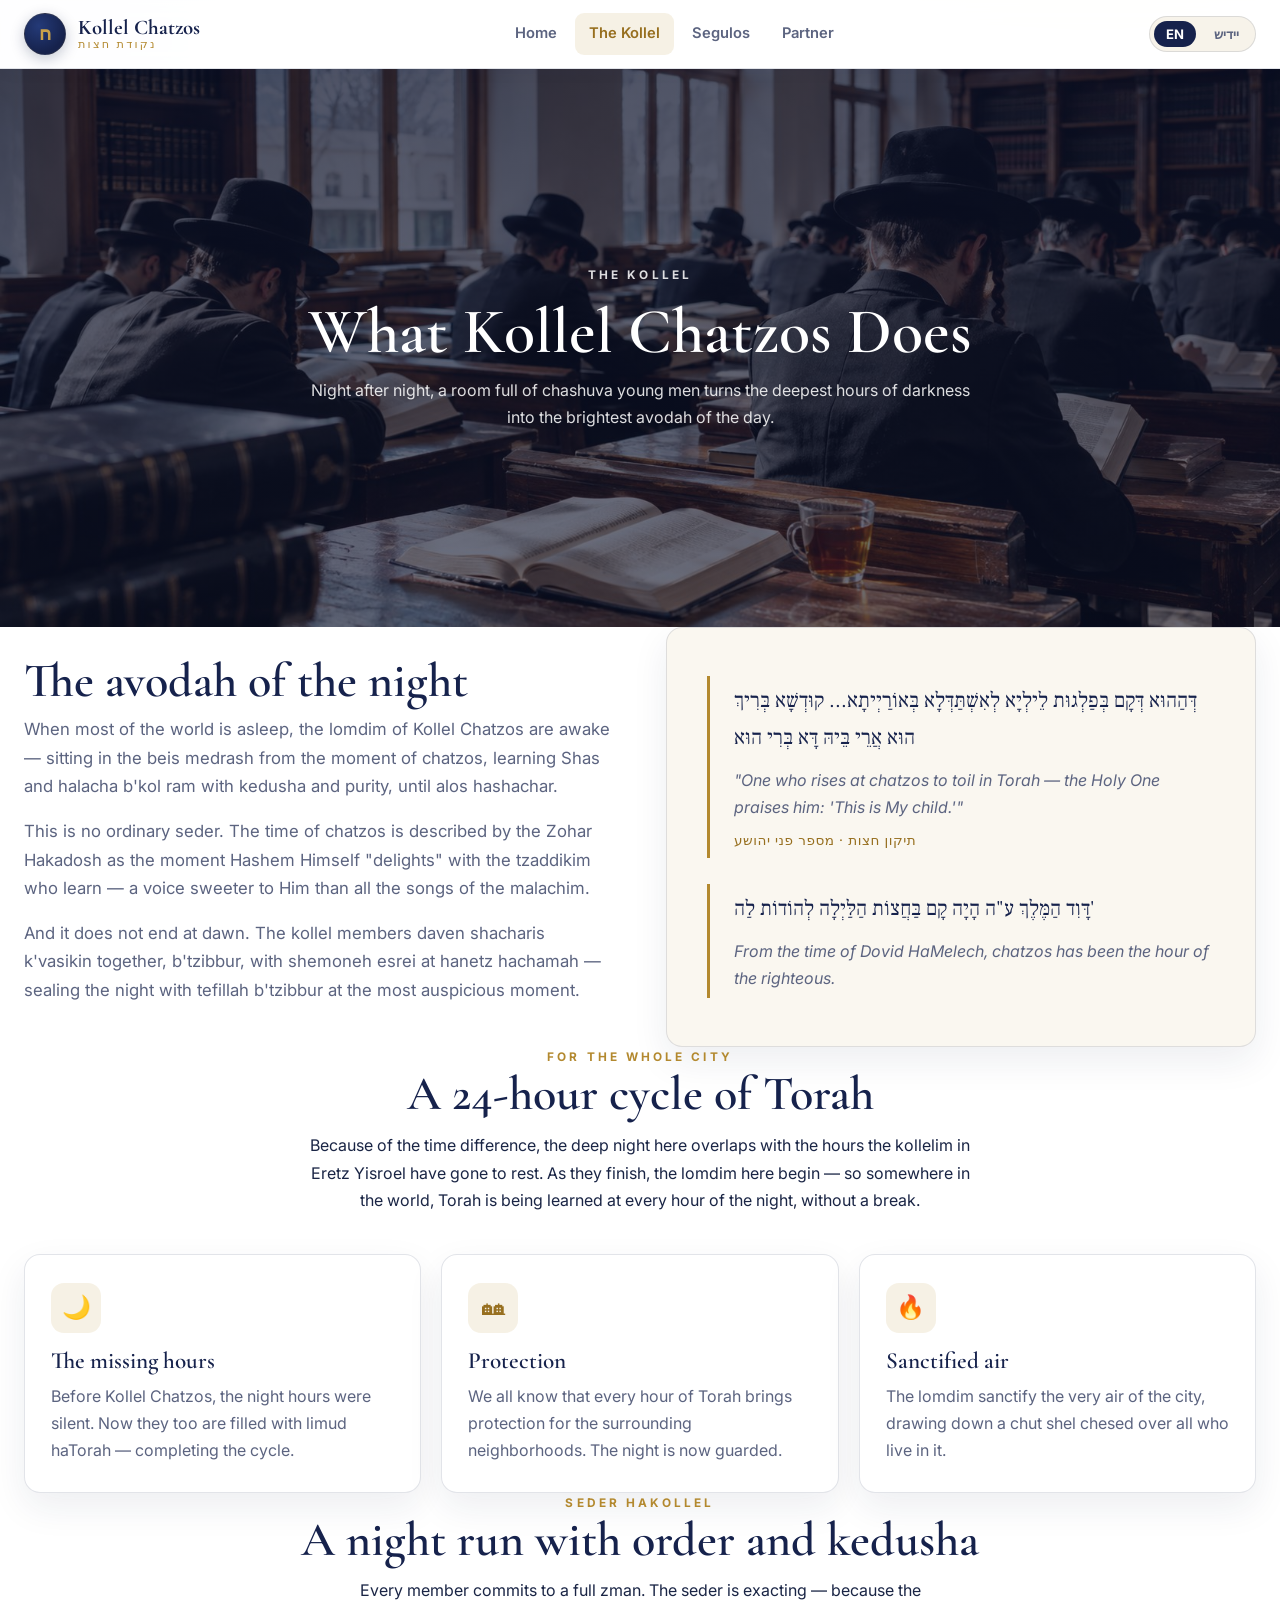
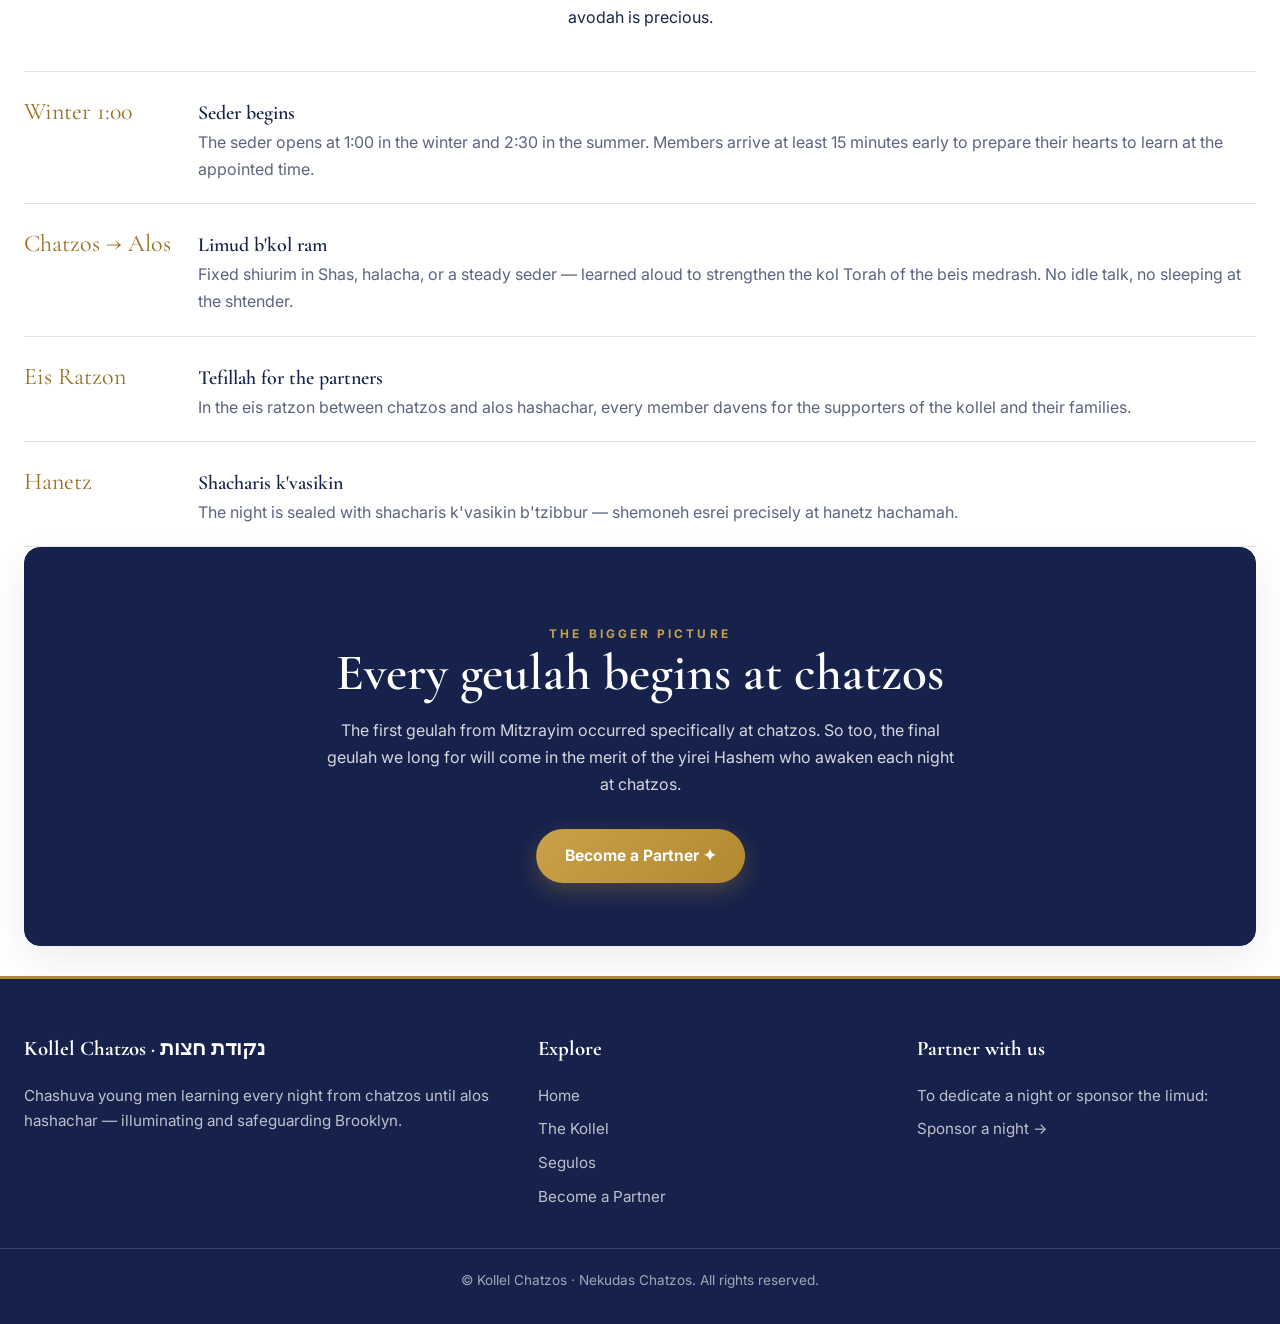
==== commit 54ccd60d: "Make inner-page heroes taller so the photo isn't over-cropped Increase page-hero height to 62vh, shi" ====
--- a/about.html
+++ b/about.html
@@ -308,7 +308,7 @@
 .info-line span { color: var(--ink-soft); font-size: .92rem; }
 
 /* ---------- interior page hero ---------- */
-.page-hero { position: relative; text-align: center; padding: clamp(64px,8vw,104px) 0 clamp(50px,6vw,76px); background: linear-gradient(180deg, rgba(13,19,44,.78), rgba(13,19,44,.64)), url("hero-learning.jpg") center/cover no-repeat; }
+.page-hero { position: relative; text-align: center; display: flex; flex-direction: column; align-items: center; justify-content: center; min-height: 62vh; padding: clamp(70px,9vw,120px) 0; background: linear-gradient(180deg, rgba(13,19,44,.72), rgba(13,19,44,.60)), url("hero-learning.jpg") center 30%/cover no-repeat; }
 .page-hero h1 { font-size: clamp(2.4rem, 6vw, 4rem); margin: 10px 0 8px; color: #fff; }
 .page-hero p { color: rgba(255,255,255,.86); max-width: 660px; margin: 0 auto; }
 
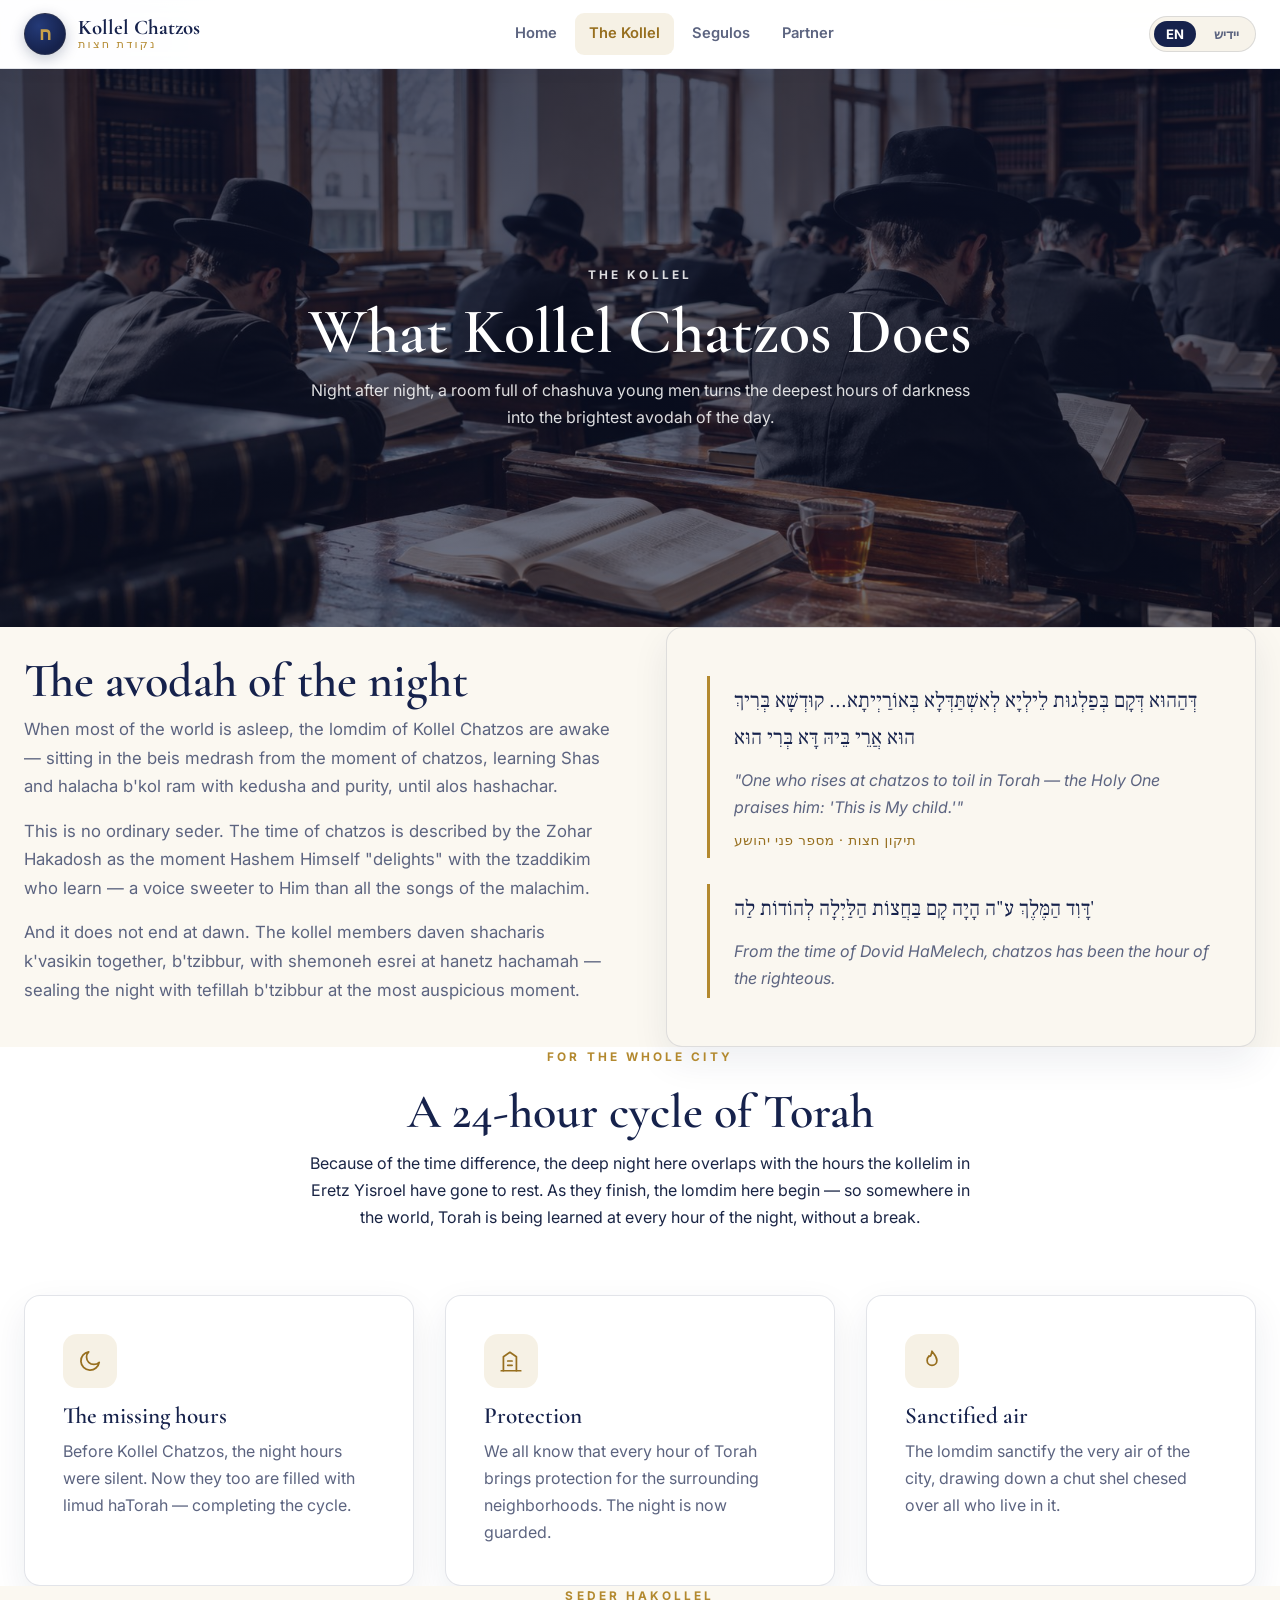
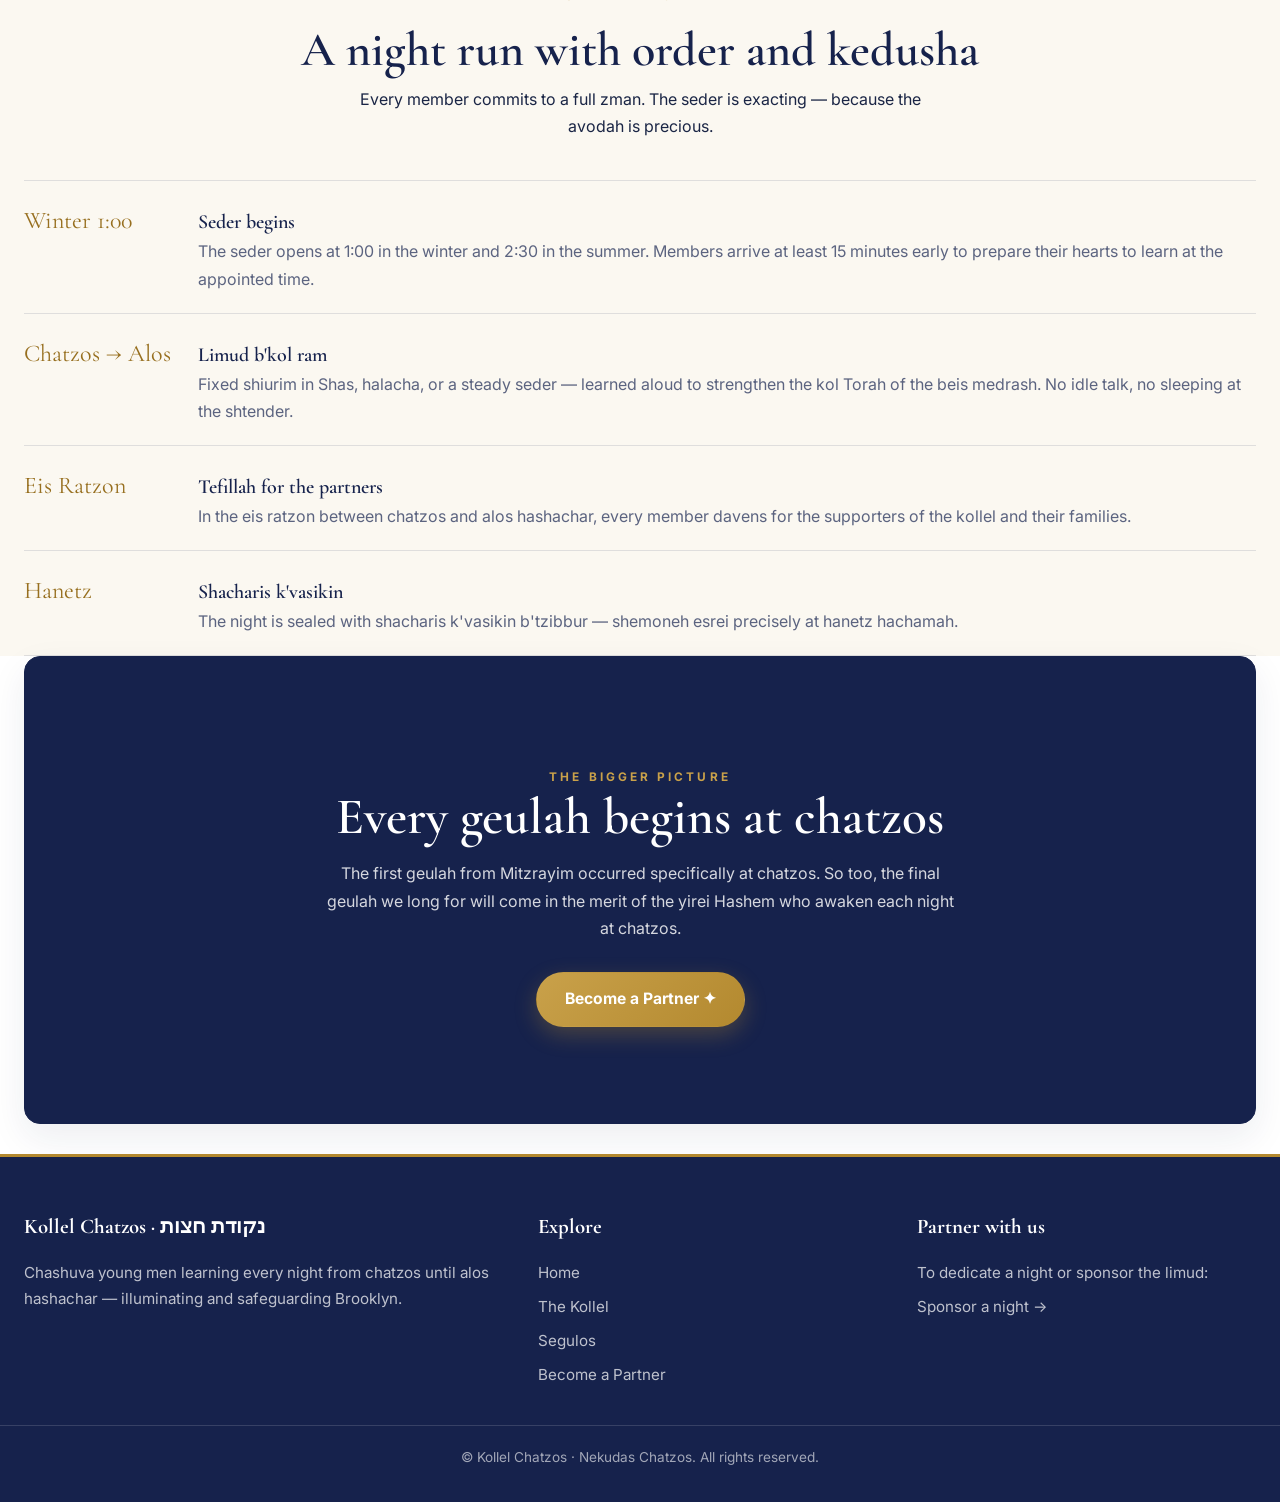
==== commit b55e7056: "Polish kollel site: gold line-icons, more spacing, warmer sections - Replace all emoji card icons wi" ====
--- a/about.html
+++ b/about.html
@@ -346,7 +346,19 @@
   .foot-grid { grid-template-columns: 1fr; }
   section { padding: 56px 0; }
 }
-  </style>
+  /* ===== polish & breathing room (added) ===== */
+section{ padding-block: clamp(88px,11vw,140px); }
+.eyebrow{ margin-bottom: 1.1rem; }
+.section-title{ margin-bottom: 1.1rem; line-height: 1.14; }
+.grid{ gap: clamp(22px,2.4vw,34px); }
+.grid-2,.grid-3,.grid-4{ margin-top: clamp(40px,5vw,64px); }
+.card{ padding: clamp(28px,3vw,38px); }
+.card .ic{ width:54px; height:54px; border-radius:14px; }
+.card .ic svg{ width:26px; height:26px; stroke:currentColor; stroke-width:1.6; fill:none; }
+.card:hover{ box-shadow: 0 26px 50px -22px rgba(22,34,76,.30); }
+.cta-band .panel{ padding: clamp(56px,8vw,96px) clamp(28px,5vw,64px); }
+section.wrap:nth-of-type(even){ background:#FBF8F1; }
+</style>
 </head>
 <body class="lang-en">
   <div class="stars"></div>
@@ -417,17 +429,17 @@
     </div>
     <div class="grid grid-3">
       <div class="card reveal">
-        <div class="ic">🌙</div>
+        <div class="ic"><svg viewBox="0 0 24 24" fill="none" stroke="currentColor" stroke-width="1.6" stroke-linecap="round" stroke-linejoin="round"><path d="M20.5 13.2A8.5 8.5 0 1 1 10.8 3.5a6.6 6.6 0 0 0 9.7 9.7z"/></svg></div>
         <h3><span class="en">The missing hours</span><span class="yi">די שעות וואס זענען ביז יעצט געווען ליידיג</span></h3>
         <p><span class="en">Before Kollel Chatzos, the night hours were silent. Now they too are filled with limud haTorah — completing the cycle.</span><span class="yi">פאר'ן גרינדן פון כולל חצות זענען די שפעטע נאכט שעות געווען שטיל. היינט אבער זענען די שעות אויך פול מיט תורה, וואס דאס פילט אן דעם גאנצן ציקל פון לערנען אן אויפהער.</span></p>
       </div>
       <div class="card reveal">
-        <div class="ic">🏘</div>
+        <div class="ic"><svg viewBox="0 0 24 24" fill="none" stroke="currentColor" stroke-width="1.6" stroke-linecap="round" stroke-linejoin="round"><path d="M3 21h18"/><path d="M5 21V8l6-4 6 4v13"/><path d="M9 12h4M9 16h4"/></svg></div>
         <h3><span class="en">Protection</span><span class="yi">שמירה און הגנה</span></h3>
         <p><span class="en">We all know that every hour of Torah brings protection for the surrounding neighborhoods. The night is now guarded.</span><span class="yi">עס איז ביי יעדן באקאנט אז יעדע שעה פון תורה ברענגט א ספעציעלע שמירה פאר די גאנצע ארומיגע געגנט. א דאנק דעם לערנען איז די נאכט יעצט אפגעהיטן.</span></p>
       </div>
       <div class="card reveal">
-        <div class="ic">🔥</div>
+        <div class="ic"><svg viewBox="0 0 24 24" fill="none" stroke="currentColor" stroke-width="1.6" stroke-linecap="round" stroke-linejoin="round"><path d="M12 3c1.8 2.7 4.5 4.6 4.5 8.5a4.5 4.5 0 0 1-9 0c0-1.7.7-3 1.8-4.2C10.5 8.5 11.4 6.6 12 3z"/></svg></div>
         <h3><span class="en">Sanctified air</span><span class="yi">א הייליגע אטמאספערע</span></h3>
         <p><span class="en">The lomdim sanctify the very air of the city, drawing down a chut shel chesed over all who live in it.</span><span class="yi">די לערנער מאכן הייליג די גאנצע לופט פון די שטאט, און ציען אראפ א חוט של חסד אויף אלע איינוואוינער.</span></p>
       </div>
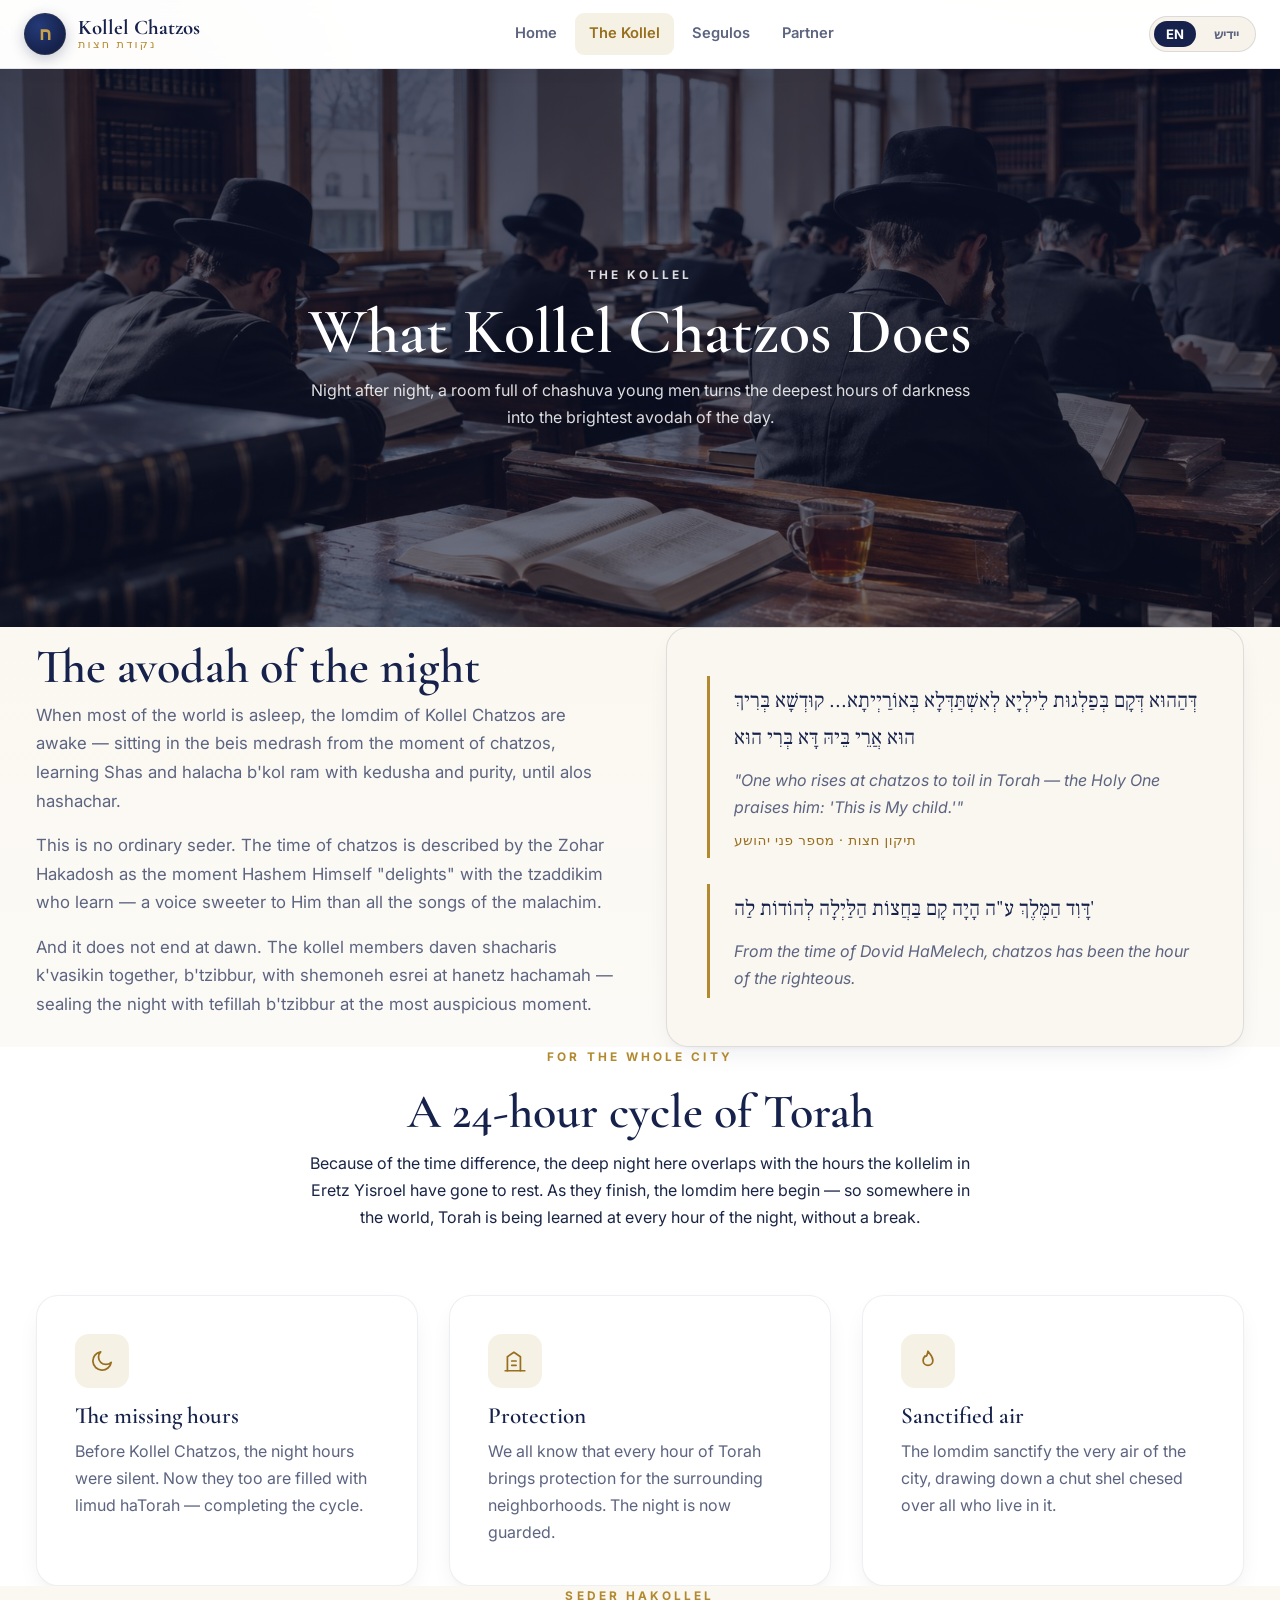
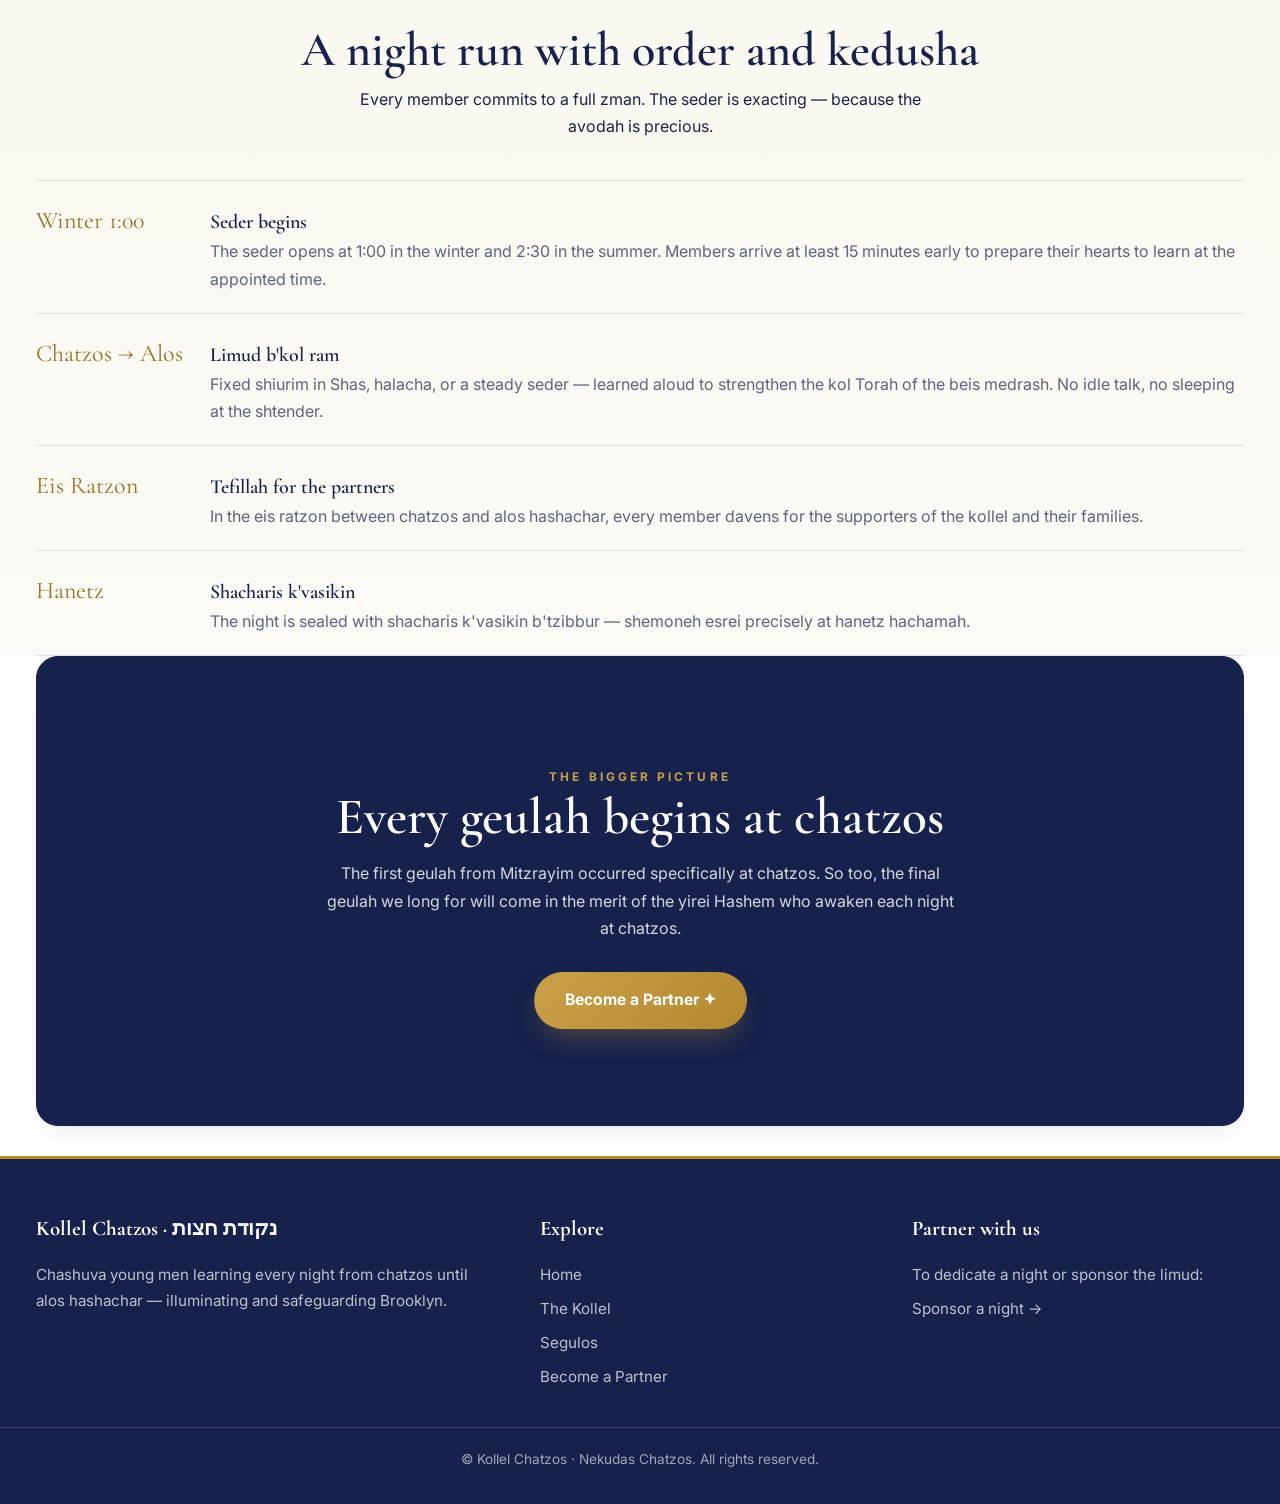
==== commit 9f950e2f: "Roll polish + luminous-night + edge fixes onto About, Segulos, Partner pages Interior pages now matc" ====
--- a/about.html
+++ b/about.html
@@ -3,6 +3,11 @@
 <head>
   <meta charset="UTF-8" />
   <meta name="viewport" content="width=device-width, initial-scale=1.0" />
+  <link rel="icon" type="image/svg+xml" href="favicon.svg" />
+  <link rel="icon" type="image/png" sizes="32x32" href="favicon-32.png" />
+  <link rel="icon" type="image/png" sizes="16x16" href="favicon-16.png" />
+  <link rel="apple-touch-icon" href="apple-touch-icon.png" />
+  <meta name="theme-color" content="#16224c" />
   <title>The Kollel · Kollel Chatzos — What We Do</title>
   <meta name="description" content="What Kollel Chatzos does — the seder hakollel, learning from chatzos until alos hashachar, davening k'vasikin, and a 24-hour cycle of Torah safeguarding Brooklyn." />
   <link rel="preconnect" href="https://fonts.googleapis.com">
@@ -358,10 +363,45 @@
 .card:hover{ box-shadow: 0 26px 50px -22px rgba(22,34,76,.30); }
 .cta-band .panel{ padding: clamp(56px,8vw,96px) clamp(28px,5vw,64px); }
 section.wrap:nth-of-type(even){ background:#FBF8F1; }
+  /* ===== Sprout-inspired polish pass ===== */
+  :root{
+    --radius: 22px;
+    --shadow: 0 10px 30px -14px rgba(22,34,76,.16), 0 3px 8px -5px rgba(22,34,76,.08);
+    --shadow-lg: 0 34px 64px -26px rgba(22,34,76,.24), 0 8px 18px -10px rgba(22,34,76,.10);
+  }
+  .btn{ padding: 14px 30px; }
+  .btn-gold{ box-shadow: 0 14px 28px -10px rgba(179,137,47,.46); }
+  .btn-gold:hover{ box-shadow: 0 20px 38px -10px rgba(179,137,47,.5); }
+  .card{ border-color: rgba(22,34,76,.07); }
+  .card:hover{ transform: translateY(-6px); }
+  .stat{ border-color: rgba(22,34,76,.07); }
+  .segula{ border-radius: 18px; }
+
+  /* ===== Dynamic color · glow · motion (luminous-night) ===== */
+  :root{ --silver:#cfd6e4; --silver-2:#aeb7c9; --silver-soft:rgba(174,183,201,.16); }
+  .glows{ position:fixed; inset:0; z-index:0; pointer-events:none; overflow:hidden; }
+  .glows span{ position:absolute; border-radius:50%; filter:blur(46px); }
+  .glows .g1{ width:44vw;height:44vw; left:-12vw; top:-10vw; background:radial-gradient(circle,rgba(179,137,47,.20),transparent 70%); animation:kcFloatA 17s ease-in-out infinite; }
+  .glows .g2{ width:40vw;height:40vw; right:-14vw; top:16vh; background:radial-gradient(circle,rgba(36,58,120,.18),transparent 70%); animation:kcFloatB 21s ease-in-out infinite; }
+  .glows .g3{ width:36vw;height:36vw; left:8vw; bottom:-14vw; background:radial-gradient(circle,rgba(207,214,228,.22),transparent 70%); animation:kcFloatA 24s ease-in-out infinite reverse; }
+  @keyframes kcFloatA{ 0%,100%{transform:translate(0,0)} 50%{transform:translate(3.5vw,3vh)} }
+  @keyframes kcFloatB{ 0%,100%{transform:translate(0,0)} 50%{transform:translate(-3vw,2.5vh)} }
+  .stat .num{ background:linear-gradient(135deg,var(--gold-deep),var(--gold-200)); -webkit-background-clip:text; background-clip:text; -webkit-text-fill-color:transparent; }
+  @media(prefers-reduced-motion:reduce){ .glows span{ animation:none } }
+
+  /* ===== small edge fixes ===== */
+  .wrap{ padding-inline: clamp(20px, 3.6vw, 36px); }
+  section.wrap:nth-of-type(even){ background: transparent; position: relative; }
+  section.wrap:nth-of-type(even)::before{
+    content:""; position:absolute; top:0; bottom:0; left:50%;
+    width:100vw; transform:translateX(-50%);
+    background:linear-gradient(180deg,#FBF8F1,#FCFAF6); z-index:-1;
+  }
 </style>
 </head>
 <body class="lang-en">
   <div class="stars"></div>
+  <div class="glows" aria-hidden="true"><span class="g1"></span><span class="g2"></span><span class="g3"></span></div>
 
   <header class="nav">
     <div class="nav-inner">
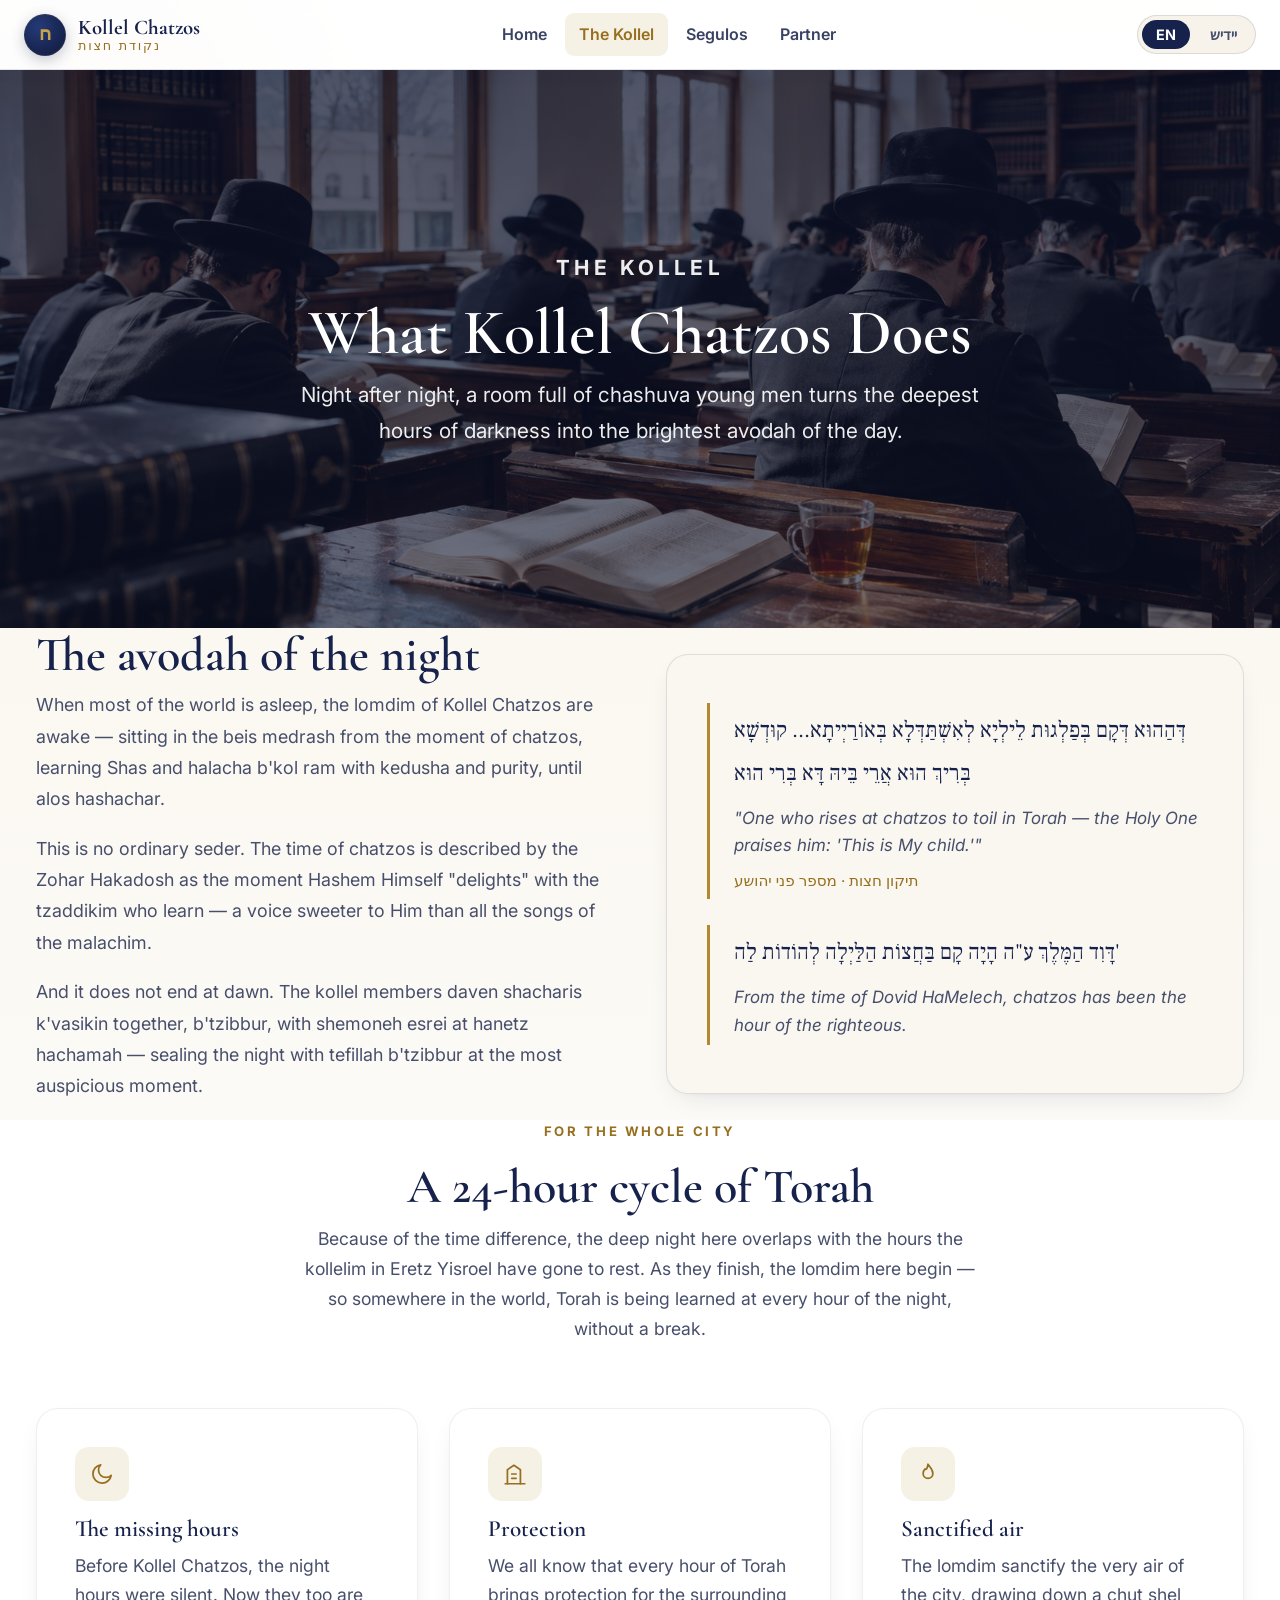
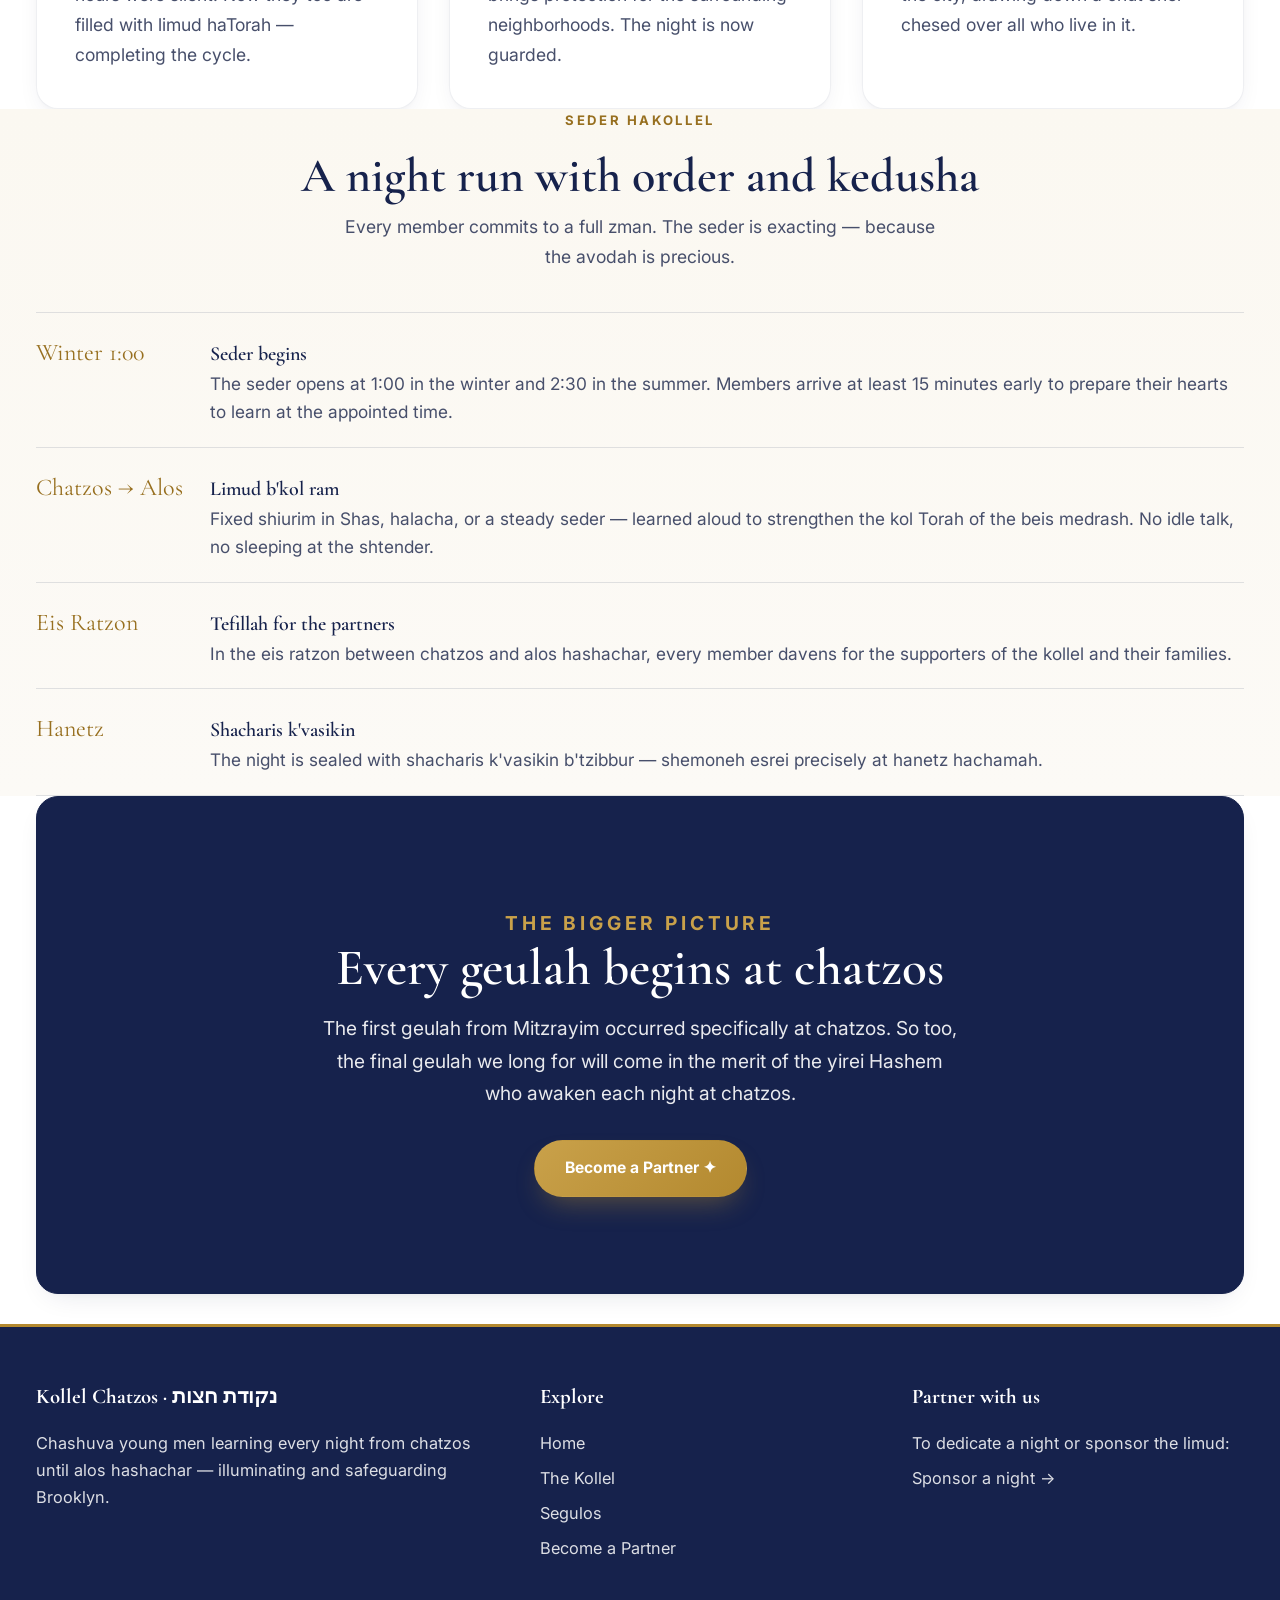
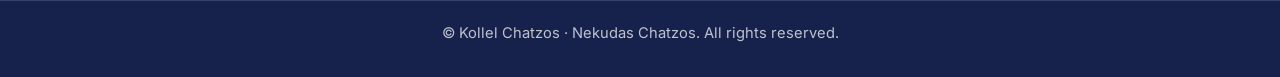
==== commit c3db05d2: "Readability & clarity polish across all pages Layered a font-size/leading/contrast pass on top of th" ====
--- a/about.html
+++ b/about.html
@@ -397,7 +397,116 @@
     width:100vw; transform:translateX(-50%);
     background:linear-gradient(180deg,#FBF8F1,#FCFAF6); z-index:-1;
   }
-</style>
+
+/* ============================================================
+   READABILITY & CLARITY POLISH
+   Layers on top of existing CSS. Bigger, clearer, calmer.
+   No color/font/layout changes — only size, leading, contrast,
+   spacing. Hebrew/Yiddish (.yi / body.lang-yi) gets extra size
+   + generous line-height. Keeps the navy/gold luminous look.
+   ============================================================ */
+
+/* ---- 1. Comfortable reading baseline + darker muted ink ---- */
+:root{
+  --ink-soft: #474f6b;          /* darken muted body text for contrast on cream/white */
+  --muted:    #474f6b;          /* define the token referenced (but undefined) inline */
+  --text:     var(--ink);       /* define the token referenced (but undefined) inline */
+}
+body{ font-size: 1.06rem; }      /* ~17px reading base, up from 16px default */
+
+/* ---- 2. Hebrew / Yiddish global: a touch larger + much looser leading ---- */
+body.lang-yi{ line-height: 1.9; }
+.yi{ font-size: 1.05em; }         /* Hebrew glyphs read smaller at equal px — nudge up */
+
+/* ---- 3. Card descriptions (main "too small" offender) ---- */
+.card p{
+  font-size: 1.1rem !important;
+  line-height: 1.7;
+  color: #474f6b;
+}
+.card p .yi,
+body.lang-yi .card p{
+  font-size: 1.18rem !important;
+  line-height: 1.9 !important;
+}
+.card .heb{ font-size: 1.18rem !important; line-height: 1.65; }
+
+/* ---- 4. Prose / intro / page-hero paragraphs ---- */
+.prose p{
+  font-size: 1.12rem !important;
+  line-height: 1.75;
+  margin-bottom: 18px;
+  color: #474f6b;
+}
+body.lang-yi .prose p{ font-size: 1.2rem !important; line-height: 1.9; }
+
+.page-hero p{ font-size: clamp(1.12rem, 1.7vw, 1.3rem) !important; color: rgba(255,255,255,.92); max-width: 720px; }
+body.lang-yi .page-hero p{ font-size: clamp(1.22rem, 2vw, 1.38rem) !important; line-height: 1.85; }
+
+/* ---- 5. Hero lede over the photo ---- */
+.hero .lede{ font-size: clamp(1.14rem, 1.7vw, 1.3rem); color: rgba(255,255,255,.9); }
+body.lang-yi .hero .lede{ font-size: clamp(1.22rem, 2vw, 1.42rem); line-height: 1.85; }
+
+/* ---- 6. Stat labels under the big gold numbers ---- */
+.stat .lab{ font-size: 1.02rem; line-height: 1.5; color: #474f6b; }
+body.lang-yi .stat .lab{ font-size: 1.12rem; line-height: 1.75; }
+
+/* ---- 7. Quick-give subtitle (focal CTA under hero) ---- */
+.quickgive .qg-sub{ font-size: 1.08rem; line-height: 1.6; color: #474f6b; }
+body.lang-yi .quickgive .qg-sub{ font-size: 1.16rem; line-height: 1.85; }
+
+/* ---- 8. Testimonial / inline body paragraphs that lean on undefined tokens ---- */
+.card p[style*="--text"]{ font-size: 1.12rem !important; line-height: 1.7; color: var(--ink) !important; }
+body.lang-yi .card p[style*="--text"]{ font-size: 1.2rem !important; line-height: 1.9; }
+p[style*="--muted"]{ color: var(--ink-soft) !important; font-size: 1.1rem; line-height: 1.7; }
+body.lang-yi p[style*="--muted"]{ font-size: 1.18rem; line-height: 1.9; }
+
+/* ---- 9. Quote block: translation, source, vocalized Hebrew verse ---- */
+.quote .tr{ font-size: 1.06rem; line-height: 1.6; }
+body.lang-yi .quote .tr{ font-size: 1.14rem; line-height: 1.85; }
+.quote .src{ font-size: 0.95rem; letter-spacing: 0; }
+.quote .heb{ font-size: 1.38rem; line-height: 1.95; letter-spacing: 0; }  /* room for nikud */
+
+/* ---- 10. Segula list (used on segulos/partner) ---- */
+.segula{ padding: 22px 24px; }
+.segula p{ font-size: 1.08rem; line-height: 1.7; color: #474f6b; }
+.segula .tag{ font-size: 1.26rem; line-height: 1.55; }
+body.lang-yi .segula p{ font-size: 1.18rem; line-height: 1.9; }
+
+/* ---- 11. Timeline / schedule descriptions (about page) ---- */
+.tline .what p{ font-size: 1.08rem; line-height: 1.65; color: #474f6b; }
+body.lang-yi .tline .what p{ font-size: 1.18rem; line-height: 1.9; }
+
+/* ---- 12. CTA band paragraph on navy ---- */
+.cta-band p{ font-size: clamp(1.1rem, 1.5vw, 1.22rem); color: rgba(255,255,255,.9); line-height: 1.7; }
+body.lang-yi .cta-band p{ font-size: clamp(1.2rem, 1.7vw, 1.32rem); line-height: 1.9; }
+
+/* ---- 13. Footer: bigger + stronger contrast on navy ---- */
+.foot a, .foot p{ font-size: 1.02rem; line-height: 1.65; color: rgba(255,255,255,.85); }
+body.lang-yi .foot a, body.lang-yi .foot p{ font-size: 1.12rem; line-height: 1.9; }
+.foot .copy{ font-size: 0.92rem; color: rgba(255,255,255,.72); }
+body.lang-yi .foot h4{ font-size: 1.45rem; line-height: 1.4; }
+
+/* ---- 14. Nav, language toggle, eyebrows, brand sub-line ---- */
+.nav-links a{ font-size: 1rem; color: #3a4264; }
+body.lang-yi .nav-links a{ font-size: 1.08rem; }
+.lang-toggle button{ font-size: 0.9rem; padding: 6px 14px; }
+body.lang-yi .lang-toggle button{ font-size: 0.98rem; }
+.eyebrow{ font-size: 0.82rem; letter-spacing: 0.2em; color: var(--gold-deep); }
+body.lang-yi .eyebrow{ font-size: 0.94rem; letter-spacing: 0; }
+.brand-text .brand-sub{ font-size: 0.8rem; letter-spacing: 0.14em; color: var(--gold-deep); }
+
+/* ---- 15. Tiers, contact, form labels (partner / contact, shared CSS) ---- */
+.tier .per{ font-size: 0.95rem; }
+.tier li{ font-size: 1.05rem; color: #474f6b; padding: 9px 0; }
+body.lang-yi .tier li{ font-size: 1.14rem; line-height: 1.85; }
+.info-line span{ font-size: 1rem; color: #474f6b; }
+.field label{ font-size: 0.95rem; color: #3a4264; font-weight: 500; }
+body.lang-yi .field label{ font-size: 1.05rem; }
+
+/* ---- 16. Emphasis weight so <strong> reads clearly at base weight 400 ---- */
+.prose p strong, p strong{ font-weight: 600; }
+      </style>
 </head>
 <body class="lang-en">
   <div class="stars"></div>
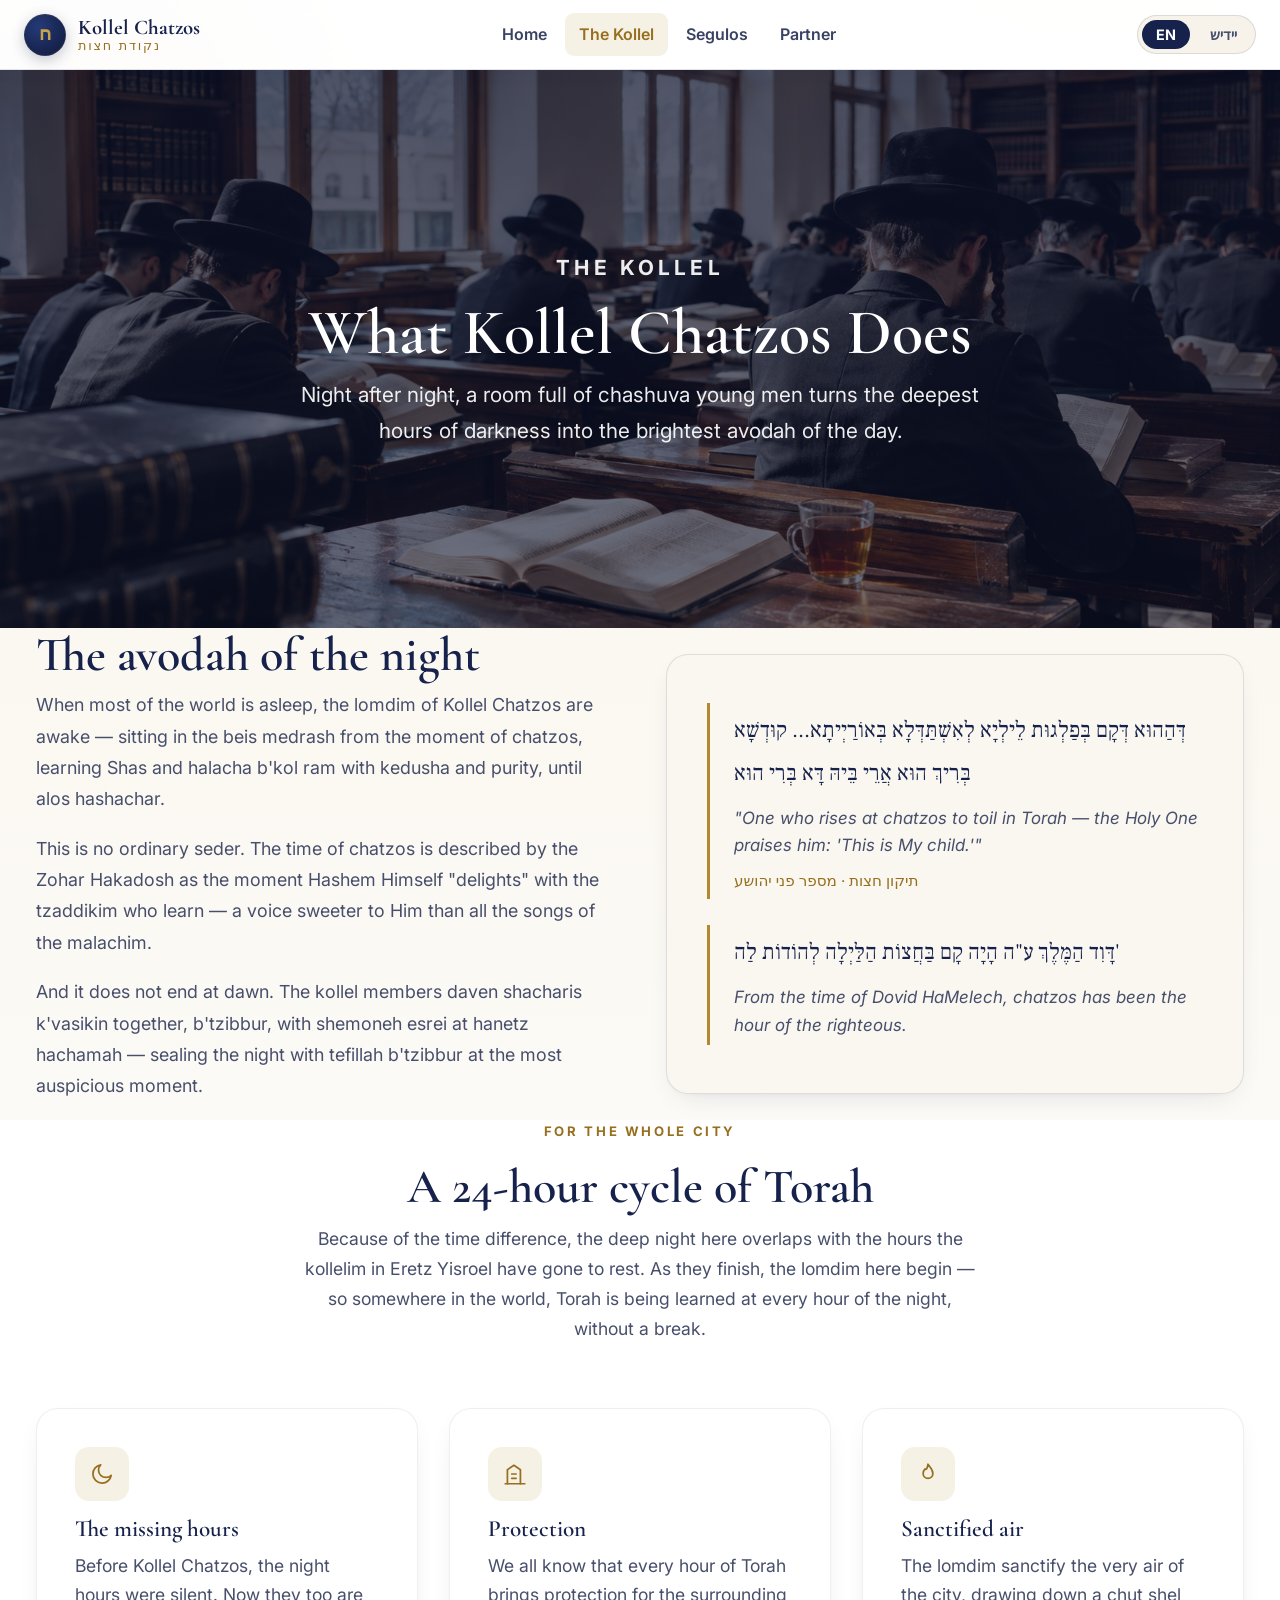
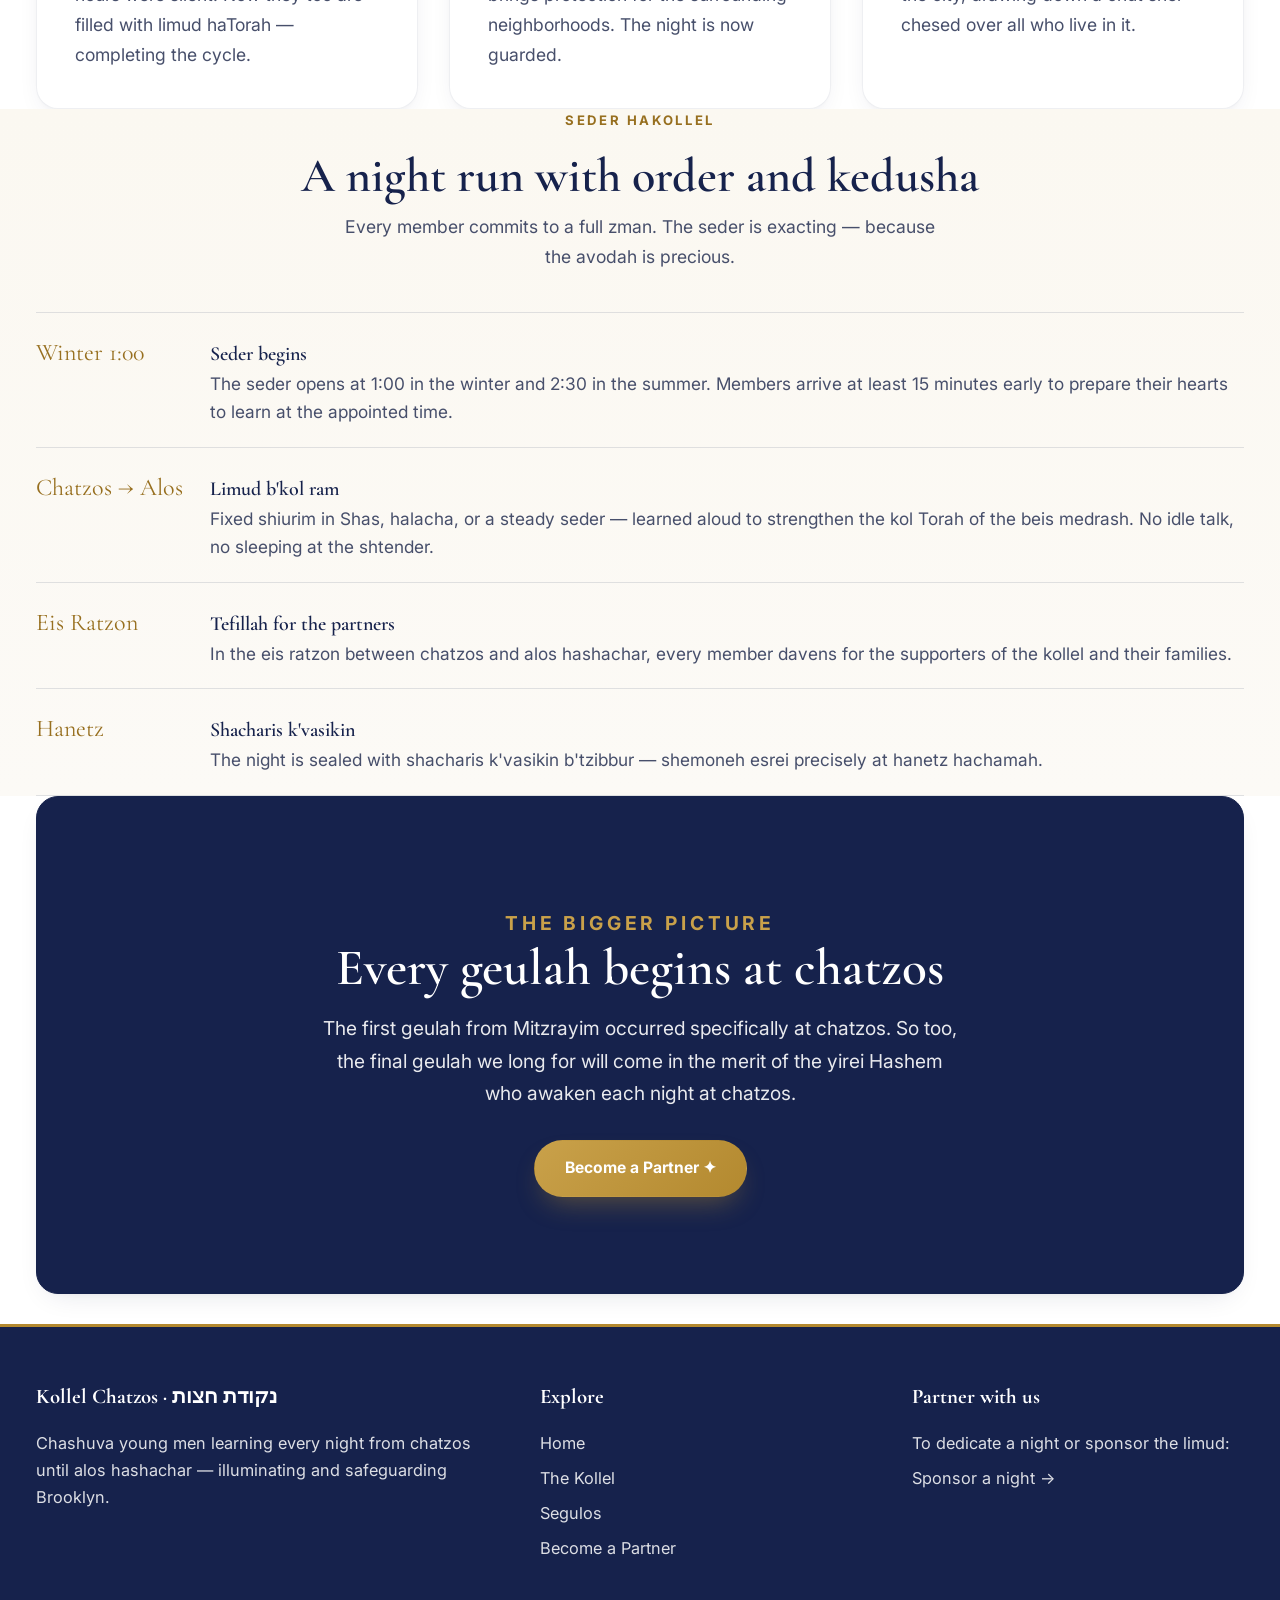
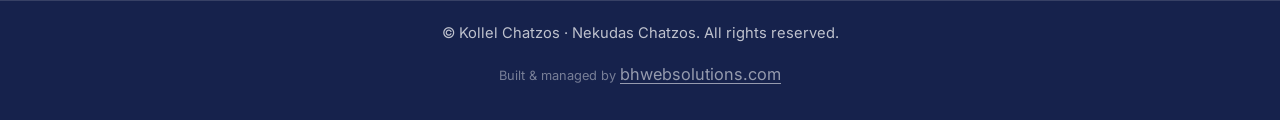
==== commit 4a36aad2: "Footer credit line: Built & managed by bhwebsolutions.com (EN+YI) + wrangler config for Mac deploys " ====
--- a/about.html
+++ b/about.html
@@ -485,6 +485,9 @@
 .foot a, .foot p{ font-size: 1.02rem; line-height: 1.65; color: rgba(255,255,255,.85); }
 body.lang-yi .foot a, body.lang-yi .foot p{ font-size: 1.12rem; line-height: 1.9; }
 .foot .copy{ font-size: 0.92rem; color: rgba(255,255,255,.72); }
+.foot .credit { text-align: center; color: rgba(255,255,255,.42); font-size: .8rem; margin-top: 8px; }
+.foot .credit a { display: inline; padding: 0; color: rgba(255,255,255,.55); text-decoration: underline; text-underline-offset: 3px; }
+.foot .credit a:hover { color: var(--gold-200); }
 body.lang-yi .foot h4{ font-size: 1.45rem; line-height: 1.4; }
 
 /* ---- 14. Nav, language toggle, eyebrows, brand sub-line ---- */
@@ -666,6 +669,7 @@
       </div>
     </div>
     <p class="copy">© <span class="en">Kollel Chatzos · Nekudas Chatzos. All rights reserved.</span><span class="yi">כל הזכויות שמורות לכולל חצות · נקודת חצות.</span></p>
+    <p class="credit"><span class="en">Built &amp; managed by <a href="https://bhwebsolutions.com" target="_blank" rel="noopener">bhwebsolutions.com</a></span><span class="yi">געבויט און פארוואלטעט דורך <a href="https://bhwebsolutions.com" target="_blank" rel="noopener">bhwebsolutions.com</a></span></p>
   </footer>
 
   <script>
